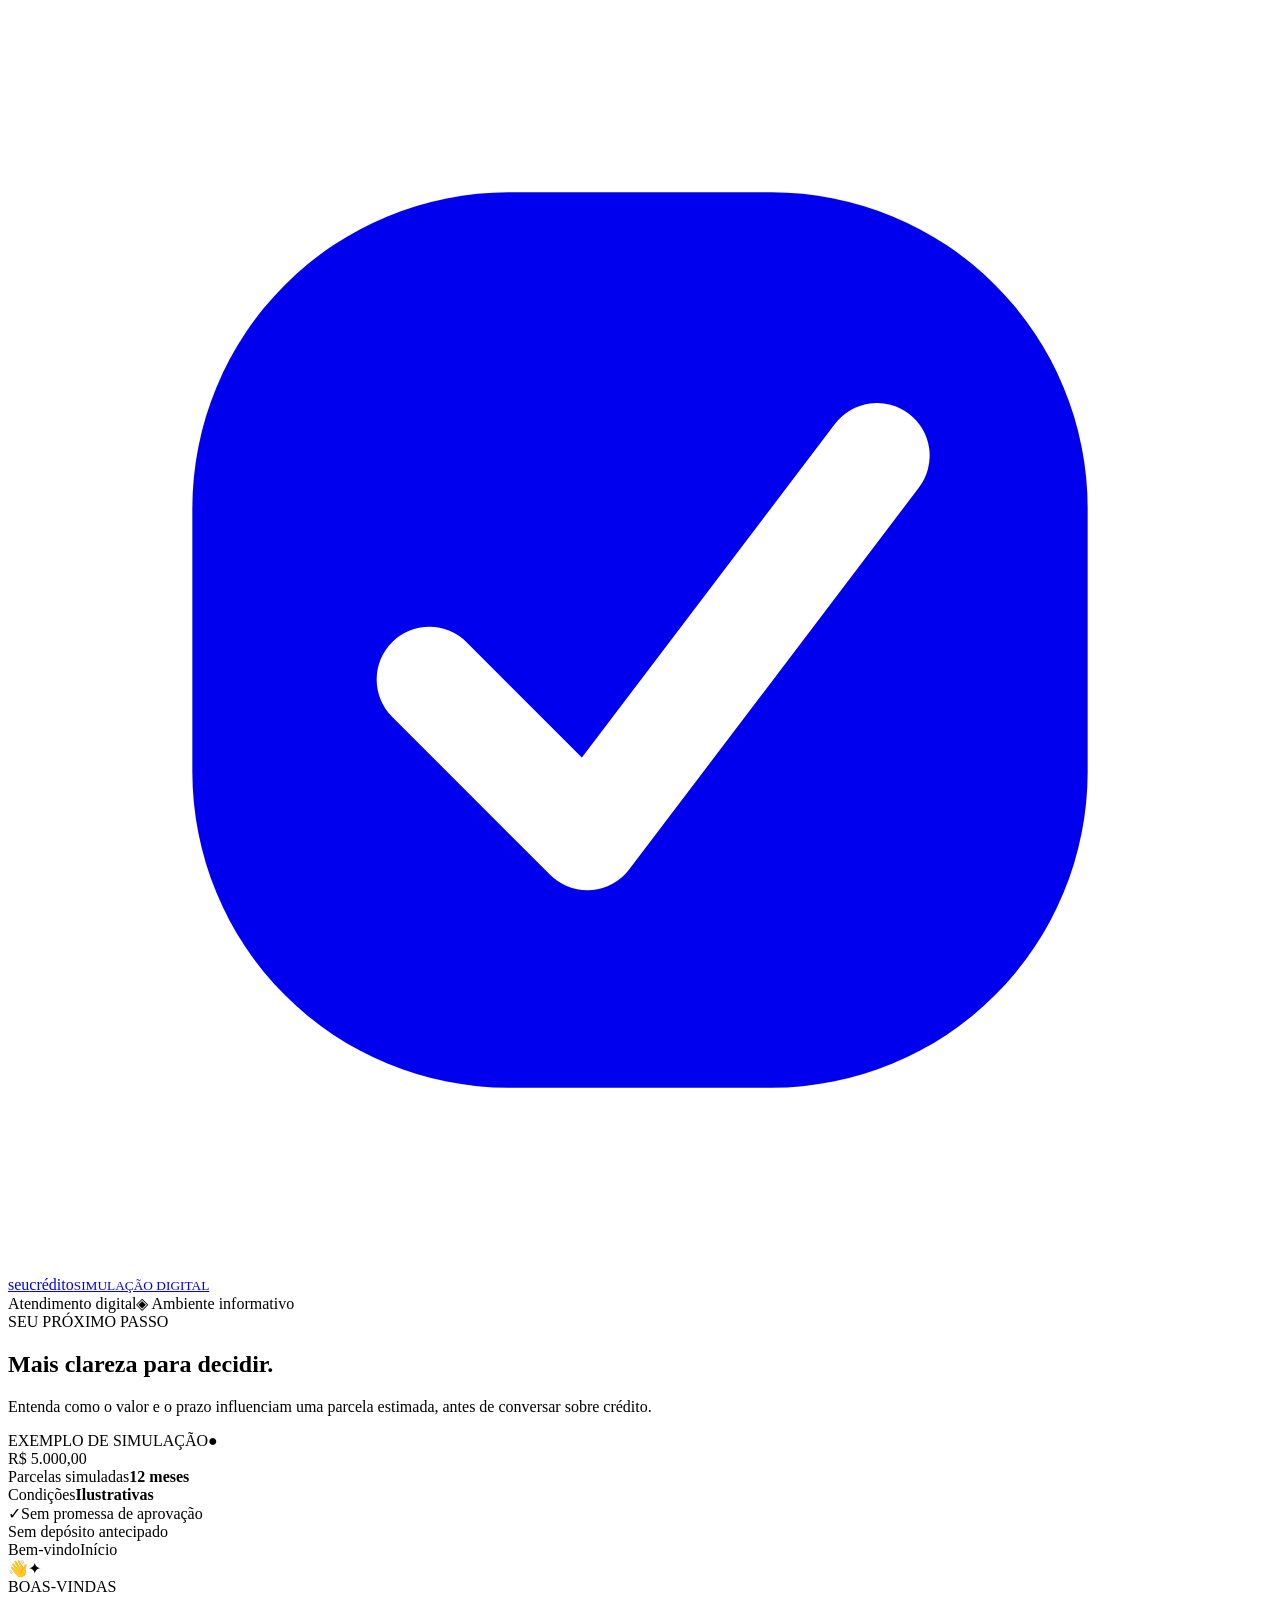
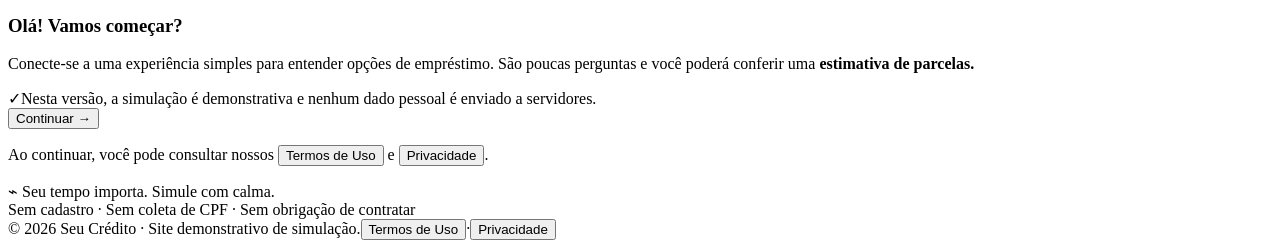
==== simulador-credito/index.html @ 7dbccb7d "Add independent loan simulation funnel: index.html" ====
<!doctype html>
<html lang="pt-BR">
<head>
  <meta charset="utf-8">
  <meta name="viewport" content="width=device-width, initial-scale=1">
  <meta name="theme-color" content="#132a58">
  <meta name="description" content="Simule parcelas de empréstimo de forma simples. Cálculo ilustrativo e transparente, sem coleta de dados pessoais.">
  <title>Seu Crédito | Simulação de empréstimo</title>
  <link rel="stylesheet" href="./styles.css">
  <script src="./app.js" defer></script>
</head>
<body>
  <div class="app-shell">
    <header class="site-header">
      <a class="brand" href="./" aria-label="Seu Crédito, página inicial">
        <span class="brand-mark" aria-hidden="true"><svg viewBox="0 0 48 48" fill="none"><rect x="7" y="7" width="34" height="34" rx="12" fill="currentColor"/><path d="M16 25.5l6 6L33 17" stroke="#fff" stroke-width="4" stroke-linecap="round" stroke-linejoin="round"/></svg></span>
        <span class="brand-text">seu<span>crédito</span><small>SIMULAÇÃO DIGITAL</small></span>
      </a>
      <div class="header-right"><span class="status"><span class="status-dot"></span> Atendimento digital</span><span class="secure">◈ Ambiente informativo</span></div>
    </header>

    <main class="main-wrap">
      <section class="content-card" aria-label="Simulação de crédito">
        <aside class="side-panel">
          <div class="side-glow" aria-hidden="true"></div>
          <span class="side-kicker">SEU PRÓXIMO PASSO</span>
          <h2>Mais clareza para decidir.</h2>
          <p>Entenda como o valor e o prazo influenciam uma parcela estimada, antes de conversar sobre crédito.</p>
          <div class="visual-card" aria-hidden="true">
            <div class="visual-card-top"><span>EXEMPLO DE SIMULAÇÃO</span><span class="visual-dot">●</span></div>
            <div class="visual-big">R$ 5.000<span>,00</span></div>
            <div class="visual-line"></div>
            <div class="visual-flex"><span>Parcelas simuladas</span><strong>12 meses</strong></div>
            <div class="visual-flex"><span>Condições</span><strong>Ilustrativas</strong></div>
          </div>
          <div class="side-foot"><span class="check-bubble">✓</span><span>Sem promessa de aprovação<br>Sem depósito antecipado</span></div>
        </aside>

        <div class="form-panel">
          <div class="progress-wrap">
            <div class="progress-top"><span id="progressLabel">Bem-vindo</span><span id="progressFraction">Início</span></div>
            <div class="progress-track" role="progressbar" aria-label="Etapas concluídas" aria-valuemin="0" aria-valuemax="4" aria-valuenow="0" id="progressBar"><div id="progressFill"></div></div>
          </div>

          <div id="alert" class="alert" role="alert" hidden></div>

          <section class="step is-active" data-step="0" aria-labelledby="introTitle">
            <div class="hello-art" aria-hidden="true"><span class="hello-wave">👋</span><span class="hello-spark">✦</span></div>
            <div class="eyebrow">BOAS-VINDAS</div>
            <h1 id="introTitle">Olá! Vamos começar?</h1>
            <p class="lead">Conecte-se a uma experiência simples para entender opções de empréstimo. São poucas perguntas e você poderá conferir uma <strong>estimativa de parcelas.</strong></p>
            <div class="intro-note"><span class="note-icon">✓</span><span>Nesta versão, a simulação é demonstrativa e nenhum dado pessoal é enviado a servidores.</span></div>
            <button type="button" class="btn btn-primary btn-main" id="startBtn">Continuar <span aria-hidden="true">→</span></button>
            <p class="micro">Ao continuar, você pode consultar nossos <button type="button" class="link-button" data-legal="termos">Termos de Uso</button> e <button type="button" class="link-button" data-legal="privacidade">Privacidade</button>.</p>
          </section>

          <section class="step" data-step="1" aria-labelledby="purposeTitle" hidden>
            <div class="eyebrow">PASSO 01 · OBJETIVO</div>
            <h1 id="purposeTitle">Para que você precisa do crédito?</h1>
            <p class="lead">Selecione a opção que mais se aproxima da sua necessidade.</p>
            <div class="option-grid purpose-grid" id="purposeOptions" role="group" aria-label="Finalidade do empréstimo">
              <button type="button" class="option" data-purpose="Organizar minhas contas"><span class="option-icon">▤</span><span>Organizar minhas contas</span><span class="option-arrow">↗</span></button>
              <button type="button" class="option" data-purpose="Reformar a casa"><span class="option-icon">⌂</span><span>Reformar a casa</span><span class="option-arrow">↗</span></button>
              <button type="button" class="option" data-purpose="Investir no negócio"><span class="option-icon">▥</span><span>Investir no negócio</span><span class="option-arrow">↗</span></button>
              <button type="button" class="option" data-purpose="Imprevistos"><span class="option-icon">✳</span><span>Imprevistos</span><span class="option-arrow">↗</span></button>
              <button type="button" class="option option-wide" data-purpose="Outros motivos"><span class="option-icon">✦</span><span>Outros motivos</span><span class="option-arrow">↗</span></button>
            </div>
            <div class="actions"><button type="button" class="btn btn-ghost" data-back>← Voltar</button><button type="button" class="btn btn-primary" id="purposeNext">Continuar →</button></div>
          </section>

          <section class="step" data-step="2" aria-labelledby="valuesTitle" hidden>
            <div class="eyebrow">PASSO 02 · VALOR E PRAZO</div>
            <h1 id="valuesTitle">Quanto você gostaria de simular?</h1>
            <p class="lead">Ajuste o valor e a quantidade de parcelas. Você pode alterar quando quiser.</p>
            <div class="field-group">
              <label for="amountInput">Valor desejado</label>
              <div class="money-input"><span>R$</span><input type="number" id="amountInput" inputmode="decimal" min="500" max="50000" step="100" value="5000" aria-describedby="amountHint"></div>
              <input type="range" id="amountRange" min="500" max="50000" step="100" value="5000" aria-label="Valor desejado">
              <div class="range-ends"><span>R$ 500</span><span>R$ 50.000</span></div>
              <small id="amountHint">Valores entre R$ 500 e R$ 50.000.</small>
            </div>
            <div class="field-group"><label>Em quantas parcelas?</label>
              <div class="month-grid" id="monthOptions" role="group" aria-label="Número de parcelas">
                <button type="button" data-months="6">6x</button>
                <button type="button" data-months="12" class="selected" aria-pressed="true">12x</button>
                <button type="button" data-months="18">18x</button>
                <button type="button" data-months="24">24x</button>
                <button type="button" data-months="36">36x</button>
                <button type="button" data-months="48">48x</button>
              </div>
            </div>
            <div class="small-calculation"><span>Parcela ilustrativa de</span><strong id="miniPayment">—</strong><small>Exemplo a 2,49% ao mês, sem IOF ou tarifas.</small></div>
            <div class="actions"><button type="button" class="btn btn-ghost" data-back>← Voltar</button><button type="button" class="btn btn-primary" id="valuesNext">Continuar →</button></div>
          </section>

          <section class="step" data-step="3" aria-labelledby="profileTitle" hidden>
            <div class="eyebrow">PASSO 03 · SEU PERFIL</div>
            <h1 id="profileTitle">Algumas informações gerais</h1>
            <p class="lead">Apenas para contextualizar a simulação. Nenhuma informação é transmitida ou armazenada.</p>
            <div class="field-group"><label for="income">Qual sua faixa de renda mensal?</label>
              <select id="income">
                <option value="">Selecione uma faixa</option>
                <option value="Até R$ 1.500">Até R$ 1.500</option>
                <option value="R$ 1.501 a R$ 3.000">R$ 1.501 a R$ 3.000</option>
                <option value="R$ 3.001 a R$ 5.000">R$ 3.001 a R$ 5.000</option>
                <option value="Mais de R$ 5.000">Mais de R$ 5.000</option>
                <option value="Prefiro não informar">Prefiro não informar</option>
              </select>
            </div>
            <div class="field-group"><label for="occupation">Sua ocupação atual</label>
              <select id="occupation">
                <option value="">Selecione sua ocupação</option>
                <option value="Trabalho com carteira assinada">Trabalho com carteira assinada</option>
                <option value="Autônomo(a) / MEI">Autônomo(a) / MEI</option>
                <option value="Aposentado(a) / pensionista">Aposentado(a) / pensionista</option>
                <option value="Servidor(a) público(a)">Servidor(a) público(a)</option>
                <option value="Outra situação">Outra situação</option>
                <option value="Prefiro não informar">Prefiro não informar</option>
              </select>
            </div>
            <label class="checkbox-line"><input type="checkbox" id="adultConfirm"><span>Confirmo que tenho 18 anos ou mais.</span></label>
            <label class="checkbox-line"><input type="checkbox" id="termsConfirm"><span>Li e concordo com os <button type="button" class="link-button" data-legal="termos">Termos de Uso</button> desta simulação.</span></label>
            <div class="actions"><button type="button" class="btn btn-ghost" data-back>← Voltar</button><button type="button" class="btn btn-primary" id="profileNext">Ver simulação →</button></div>
          </section>

          <section class="step" data-step="4" aria-labelledby="resultTitle" hidden>
            <div class="success-emblem" aria-hidden="true">✓</div>
            <div class="eyebrow">SIMULAÇÃO CONCLUÍDA</div>
            <h1 id="resultTitle">Confira sua estimativa</h1>
            <p class="lead">Esses números são apenas ilustrativos. Não houve consulta de crédito nem aprovação.</p>
            <div class="result-card"><span>Parcela mensal estimada</span><strong id="resultPayment">—</strong><div class="result-description" id="resultMonths">—</div></div>
            <div class="result-list">
              <div><span>Valor simulado</span><strong id="resultAmount">—</strong></div>
              <div><span>Taxa usada no exemplo</span><strong>2,49% ao mês</strong></div>
              <div><span>Total matemático estimado</span><strong id="resultTotal">—</strong></div>
              <div><span>Finalidade</span><strong id="resultPurpose">—</strong></div>
            </div>
            <div class="warning-box"><strong>Importante:</strong> Isto não é uma oferta de crédito. Estimativa calculada sem IOF, tarifas e seguros. Taxas reais, custo efetivo total (CET), elegibilidade e condições dependem da instituição que eventualmente oferecer o crédito. Nunca pague depósito antecipado para liberar um empréstimo.</div>
            <div class="result-buttons"><button type="button" class="btn btn-primary btn-main" id="contactBtn">Falar com atendimento ↗</button><button type="button" class="btn btn-outline" id="copyBtn">Copiar resumo</button><button type="button" class="btn btn-ghost" id="restartBtn">↻ Fazer outra simulação</button></div>
          </section>
        </div>
      </section>
      <div class="below-card"><div><span class="below-symbol">⌁</span> Seu tempo importa. Simule com calma.</div><div>Sem cadastro · Sem coleta de CPF · Sem obrigação de contratar</div></div>
    </main>

    <footer class="site-footer"><span>© <span id="year">2026</span> Seu Crédito · Site demonstrativo de simulação.</span><span><button type="button" class="footer-link" data-legal="termos">Termos de Uso</button><span class="footer-dot">·</span><button type="button" class="footer-link" data-legal="privacidade">Privacidade</button></span></footer>
  </div>
  <dialog id="infoDialog" class="dialog" aria-labelledby="dialogTitle"><div class="dialog-head"><h2 id="dialogTitle"></h2><button type="button" id="dialogClose" aria-label="Fechar janela">✕</button></div><div id="dialogContent" class="dialog-content"></div><div class="dialog-actions"><button type="button" class="btn btn-primary" id="dialogOk">Entendi</button></div></dialog>
</body>
</html>
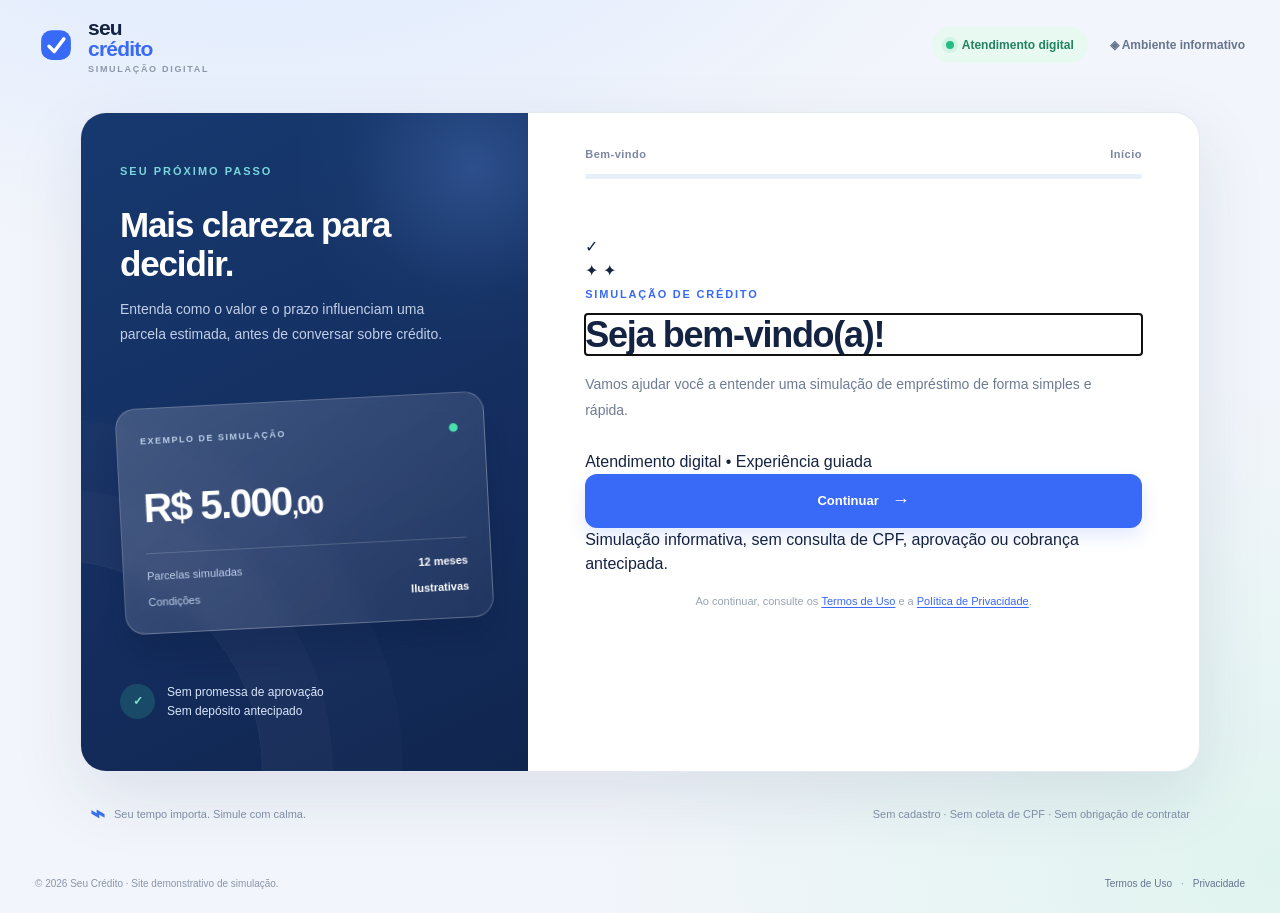
==== commit 8716ee36: "Refine credit funnel welcome screen and guided start" ====
--- a/simulador-credito/index.html
+++ b/simulador-credito/index.html
@@ -44,14 +44,20 @@
 
           <div id="alert" class="alert" role="alert" hidden></div>
 
-          <section class="step is-active" data-step="0" aria-labelledby="introTitle">
-            <div class="hello-art" aria-hidden="true"><span class="hello-wave">👋</span><span class="hello-spark">✦</span></div>
-            <div class="eyebrow">BOAS-VINDAS</div>
-            <h1 id="introTitle">Olá! Vamos começar?</h1>
-            <p class="lead">Conecte-se a uma experiência simples para entender opções de empréstimo. São poucas perguntas e você poderá conferir uma <strong>estimativa de parcelas.</strong></p>
-            <div class="intro-note"><span class="note-icon">✓</span><span>Nesta versão, a simulação é demonstrativa e nenhum dado pessoal é enviado a servidores.</span></div>
-            <button type="button" class="btn btn-primary btn-main" id="startBtn">Continuar <span aria-hidden="true">→</span></button>
-            <p class="micro">Ao continuar, você pode consultar nossos <button type="button" class="link-button" data-legal="termos">Termos de Uso</button> e <button type="button" class="link-button" data-legal="privacidade">Privacidade</button>.</p>
+          <section class="step is-active welcome-section" data-step="0" aria-labelledby="introTitle">
+            <div class="welcome-visual" aria-hidden="true">
+              <div class="welcome-visual-halo"></div>
+              <div class="welcome-visual-center">✓</div>
+              <span class="welcome-spark welcome-spark-one">✦</span>
+              <span class="welcome-spark welcome-spark-two">✦</span>
+            </div>
+            <div class="eyebrow welcome-eyebrow">SIMULAÇÃO DE CRÉDITO</div>
+            <h1 id="introTitle">Seja bem-vindo(a)!</h1>
+            <p class="lead welcome-description">Vamos ajudar você a entender uma simulação de empréstimo de forma simples e rápida.</p>
+            <div class="welcome-status"><span class="welcome-status-dot"></span><span>Atendimento digital • Experiência guiada</span></div>
+            <button type="button" class="btn btn-primary btn-main welcome-continue" id="startBtn">Continuar <span aria-hidden="true">→</span></button>
+            <div class="welcome-footnote">Simulação informativa, sem consulta de CPF, aprovação ou cobrança antecipada.</div>
+            <p class="micro welcome-legal">Ao continuar, consulte os <button type="button" class="link-button" data-legal="termos">Termos de Uso</button> e a <button type="button" class="link-button" data-legal="privacidade">Política de Privacidade</button>.</p>
           </section>
 
           <section class="step" data-step="1" aria-labelledby="purposeTitle" hidden>
--- a/simulador-credito/styles.css
+++ b/simulador-credito/styles.css
@@ -0,0 +1 @@
+:root{--navy:#142a54;--navy-dark:#0b1935;--blue:#3869f7;--blue-hover:#2857df;--sky:#edf3ff;--mint:#15ac83;--ink:#142341;--muted:#69768e;--line:#e4eaf3;--bg:#f2f5fb;--white:#fff;--shadow:0 24px 70px rgba(28,51,93,.10)}*{box-sizing:border-box}html{scroll-behavior:smooth}body{margin:0;background:radial-gradient(ellipse 950px 520px at 20% -16%,#dce9ff 0,transparent 78%),radial-gradient(ellipse 850px 600px at 100% 95%,#e0f4ef 0,transparent 80%),var(--bg);font-family:Inter,ui-sans-serif,-apple-system,BlinkMacSystemFont,"Segoe UI",Arial,sans-serif;color:var(--ink);line-height:1.5;min-height:100vh}button,input,select{font:inherit}button{cursor:pointer}button:focus-visible,input:focus-visible,select:focus-visible,a:focus-visible{outline:3px solid #7ba3ff;outline-offset:3px}.app-shell{min-height:100vh;display:flex;flex-direction:column}.site-header{height:90px;max-width:1210px;width:calc(100% - 64px);margin:0 auto;display:flex;align-items:center;justify-content:space-between;gap:20px}.brand{display:flex;align-items:center;gap:11px;color:var(--ink);text-decoration:none}.brand-mark{width:42px;height:42px;color:var(--blue);display:grid;place-items:center}.brand-mark svg{width:100%;height:100%}.brand-text{font-size:21px;font-weight:800;letter-spacing:-.8px;line-height:1;display:flex;flex-direction:column}.brand-text>span{display:inline;color:var(--blue)}.brand-text small{font-size:9px;letter-spacing:1.7px;font-weight:750;color:#8c98aa;margin-top:6px}.header-right{display:flex;align-items:center;gap:22px;font-size:12px;font-weight:650;color:#66748e}.status{display:flex;align-items:center;gap:8px;background:#e8f9f1;padding:9px 14px;border-radius:50px;color:#218363}.status-dot{width:8px;height:8px;background:#24bc85;border-radius:100%;box-shadow:0 0 0 4px #d1f4e5}.secure{white-space:nowrap}.main-wrap{width:calc(100% - 64px);max-width:1120px;margin:22px auto 30px;flex:1}.content-card{display:grid;grid-template-columns:minmax(320px,40%) minmax(0,60%);background:var(--white);box-shadow:var(--shadow);border:1px solid rgba(220,226,239,.75);border-radius:26px;overflow:hidden;min-height:660px}.side-panel{background:linear-gradient(155deg,#16396f 0%,#152e60 56%,#10264f 100%);position:relative;isolation:isolate;color:white;padding:50px 39px;overflow:hidden;display:flex;flex-direction:column}.side-glow{position:absolute;border-radius:50%;width:350px;height:350px;background:radial-gradient(circle,#446aaf80 0,#315a9018 50%,transparent 75%);top:-120px;right:-120px;z-index:-1}.side-panel:after{content:"";position:absolute;width:420px;height:420px;border-radius:50%;border:1px solid rgba(255,255,255,.07);left:-240px;bottom:-210px;box-shadow:0 0 0 70px rgba(255,255,255,.018),0 0 0 140px rgba(255,255,255,.014);z-index:-1}.side-kicker{letter-spacing:2px;font-size:11px;font-weight:800;color:#79d5db}.side-panel h2{font-size:35px;line-height:1.14;letter-spacing:-1.15px;margin:25px 0 13px;max-width:310px}.side-panel>p{font-size:14px;line-height:1.76;color:#c1cfe7;max-width:335px;margin:0 0 30px}.visual-card{background:linear-gradient(135deg,rgba(255,255,255,.18),rgba(255,255,255,.06));border:1px solid rgba(255,255,255,.23);border-radius:20px;padding:23px;box-shadow:0 22px 30px #06163132;backdrop-filter:blur(10px);transform:rotate(-3deg);margin:23px 0 48px}.visual-card-top{display:flex;justify-content:space-between;align-items:center;color:#b9cce6;font-size:9px;letter-spacing:1.5px;font-weight:750}.visual-dot{font-size:20px;color:#4ae0ad;line-height:1}.visual-big{font-size:40px;font-weight:800;margin:26px 0 15px;letter-spacing:-1.8px}.visual-big span{font-size:26px}.visual-line{height:1px;background:rgba(255,255,255,.16);margin-bottom:14px}.visual-flex{display:flex;justify-content:space-between;gap:8px;font-size:11px;color:#bfd0e9;margin-top:9px}.visual-flex strong{font-size:11px;color:#fff}.side-foot{margin-top:auto;display:flex;gap:12px;align-items:center;font-size:12px;color:#d8e5fa;line-height:1.6}.check-bubble{width:35px;height:35px;border-radius:50%;display:grid;place-items:center;flex:none;background:rgba(51,213,164,.18);color:#82eac9;font-weight:bold}.form-panel{padding:33px 57px 43px;display:flex;flex-direction:column;min-width:0}.progress-wrap{margin-bottom:56px}.progress-top{display:flex;justify-content:space-between;color:#7b87a1;font-size:11px;font-weight:800;letter-spacing:.5px;margin-bottom:11px}.progress-track{height:5px;background:#e9eff9;border-radius:50px;overflow:hidden}.progress-track>div{height:100%;width:0;background:linear-gradient(90deg,#3869f7,#27bfa3);border-radius:50px;transition:width .3s ease}.step{animation:pop-in .25s ease both;min-width:0}.step[hidden]{display:none!important}@keyframes pop-in{from{opacity:.4;transform:translateY(7px)}to{opacity:1;transform:translateY(0)}}.hello-art{width:83px;height:83px;background:#edf4ff;border:1px solid #dfeaff;display:flex;align-items:center;justify-content:center;border-radius:24px;margin-bottom:29px;position:relative}.hello-wave{font-size:42px}.hello-spark{position:absolute;right:-14px;top:-11px;color:#ffb835;font-size:28px}.eyebrow{color:var(--blue);font-size:11px;font-weight:850;letter-spacing:1.8px;margin:3px 0 12px}h1{font-size:clamp(26px,3vw,36px);letter-spacing:-1.28px;line-height:1.14;margin:0 0 17px;font-weight:820}p.lead{margin:0 0 27px;color:#6d7b94;font-size:14px;line-height:1.82;max-width:540px}.lead strong{color:#314260}.intro-note{border-radius:12px;background:#f1f9f7;border:1px solid #d6efe7;display:flex;gap:10px;padding:14px;align-items:flex-start;font-size:12px;color:#3e786b;margin:30px 0 26px}.note-icon{border-radius:50%;width:21px;height:21px;display:grid;place-items:center;background:#caefe1;color:#139a6b;flex:none;font-weight:bold}.btn{appearance:none;border:0;border-radius:12px;min-height:48px;font-size:13px;font-weight:800;transition:transform .12s ease,background .15s ease,box-shadow .15s ease;padding:0 22px}.btn:hover{transform:translateY(-1px)}.btn:active{transform:translateY(0)}.btn-primary{color:#fff;background:var(--blue);box-shadow:0 8px 18px #3869f724}.btn-primary:hover{background:var(--blue-hover);box-shadow:0 8px 23px #3869f73c}.btn-primary:disabled{background:#c1cad9;box-shadow:none;cursor:not-allowed}.btn-main{width:100%;display:flex;justify-content:center;align-items:center;gap:13px;min-height:54px}.btn-main span{font-size:18px}.btn-ghost{background:transparent;color:#62718b;padding-left:9px}.btn-ghost:hover{background:#f4f7fc}.btn-outline{border:1px solid #ced9ec;background:#fff;color:var(--blue)}.btn-outline:hover{background:#f3f7ff}.micro{font-size:11px;line-height:1.7;color:#9aa4b4;text-align:center;margin:16px 0 0}.link-button,.footer-link{color:var(--blue);background:transparent;border:0;padding:0;text-decoration:underline;text-underline-offset:2px;font-size:inherit}.footer-link{color:#65748f;text-decoration:none}.footer-link:hover{text-decoration:underline}.option-grid{display:grid;grid-template-columns:1fr 1fr;gap:12px}.option{min-width:0;display:flex;flex-direction:column;align-items:flex-start;gap:11px;position:relative;text-align:left;border-radius:15px;border:1.5px solid #e5eaf2;background:white;padding:17px 16px;min-height:112px;color:var(--ink);font-weight:750;font-size:13px;transition:background .15s,border .15s,transform .15s}.option:hover,.option.selected{border-color:#5680f9;background:#f3f7ff}.option.selected:after{content:"✓";position:absolute;right:15px;bottom:13px;color:var(--blue);font-weight:900}.option-icon{font-size:19px;color:#4975e7;background:#edf3ff;border-radius:10px;width:32px;height:32px;display:grid;place-items:center}.option-arrow{position:absolute;right:15px;top:14px;color:#aeb9cc}.option-wide{grid-column:1/-1;min-height:76px;flex-direction:row;align-items:center}.option-wide .option-arrow{top:50%;transform:translateY(-50%)}.actions{margin-top:32px;display:flex;justify-content:space-between;gap:12px;align-items:center}.field-group{margin:0 0 27px}.field-group label{display:block;color:#36455f;font-weight:800;font-size:12px;margin-bottom:12px}.money-input{display:flex;align-items:center;border:1.5px solid #dee6f1;border-radius:13px;padding:0 16px;min-height:60px;gap:12px}.money-input:focus-within{border-color:#5680f9}.money-input>span{font-weight:800;color:#6c7e9d;font-size:16px}.money-input input{font-size:26px;width:100%;border:0;outline:none!important;color:var(--ink);font-weight:800;min-width:0;letter-spacing:-.7px;background:transparent}.money-input input::-webkit-inner-spin-button,.money-input input::-webkit-outer-spin-button{-webkit-appearance:none;margin:0}.money-input input{appearance:textfield;-moz-appearance:textfield}input[type=range]{width:100%;margin:20px 0 0;accent-color:var(--blue);cursor:pointer}.range-ends{display:flex;justify-content:space-between;font-size:10px;color:#8997ac}.field-group small{display:block;margin-top:10px;color:#8997ac;font-size:11px}.month-grid{display:grid;grid-template-columns:repeat(6,1fr);gap:9px}.month-grid button{min-height:44px;border-radius:10px;border:1.5px solid #e4eaf3;background:white;color:#52617a;font-size:12px;font-weight:800;padding:0}.month-grid button:hover,.month-grid button.selected{background:#eef4ff;border-color:#5680f9;color:var(--blue)}.small-calculation{padding:17px;border:1px solid #dce8f5;border-radius:14px;background:#f6f9fe;display:flex;flex-wrap:wrap;align-items:baseline;gap:7px 10px}.small-calculation>span{font-size:12px;color:#677896}.small-calculation>strong{font-size:22px;color:var(--navy);letter-spacing:-.5px}.small-calculation>small{width:100%;font-size:10px;color:#8190a6}select{appearance:none;width:100%;border:1.5px solid #dde6f1;border-radius:12px;padding:15px 42px 15px 16px;background:white url("data:image/svg+xml,%3Csvg xmlns='http://www.w3.org/2000/svg' width='16' height='16'%3E%3Cpath fill='none' stroke='%23546a8c' stroke-width='2' d='m3 6 5 5 5-5'/%3E%3C/svg%3E") no-repeat right 15px center;color:#334563;min-height:52px;font-size:13px}.checkbox-line{display:flex;align-items:flex-start;gap:12px;padding:5px 0 12px;color:#55657f;font-size:12px;line-height:1.65;cursor:pointer}.checkbox-line input{width:17px;height:17px;accent-color:var(--blue);margin:3px 0 0;flex:none}.success-emblem{background:#dff8ed;color:#169d72;font-size:26px;font-weight:900;width:58px;height:58px;display:grid;place-items:center;border-radius:100%;margin-bottom:19px}.result-card{background:linear-gradient(130deg,#173e82,#285edd);border-radius:18px;color:white;padding:21px 23px;margin:17px 0 18px}.result-card>span{display:block;font-size:12px;color:#d3e3ff}.result-card>strong{display:block;font-size:37px;letter-spacing:-1px;margin:4px 0}.result-description{font-size:12px;color:#dce9ff}.result-list{display:grid;gap:0}.result-list>div{display:flex;align-items:center;justify-content:space-between;gap:15px;border-bottom:1px solid #edf1f6;padding:12px 2px;font-size:12px}.result-list span{color:#7b89a0}.result-list strong{font-weight:800;text-align:right}.warning-box{font-size:11px;line-height:1.75;color:#786548;padding:12px 14px;background:#fff9ee;border:1px solid #f1e3c7;border-radius:11px;margin:20px 0 10px}.result-buttons{display:grid;grid-template-columns:1fr 1fr;gap:10px;margin-top:18px}.result-buttons .btn-main{grid-column:1/-1}.result-buttons #restartBtn{grid-column:1/-1}.below-card{display:flex;justify-content:space-between;align-items:center;gap:15px;color:#7e8da4;font-size:11px;padding:23px 10px 5px}.below-card>div:first-child{display:flex;align-items:center;gap:9px}.below-symbol{color:#3870ec;font-weight:800;font-size:25px}.site-footer{max-width:1210px;width:calc(100% - 64px);margin:8px auto 22px;display:flex;justify-content:space-between;gap:15px;color:#8995a8;font-size:10px}.footer-dot{margin:0 9px}.alert{padding:12px 15px;border:1px solid #f2cfaa;background:#fff7e8;color:#925019;border-radius:10px;font-size:12px;margin:-35px 0 24px}.alert[hidden]{display:none}.dialog{width:min(540px,calc(100% - 32px));border:1px solid #e0e7f0;border-radius:20px;box-shadow:0 30px 80px #101f4466;padding:24px 28px;max-height:85vh}.dialog::backdrop{background:#071734aa;backdrop-filter:blur(3px)}.dialog-head{display:flex;align-items:flex-start;justify-content:space-between;gap:15px}.dialog-head h2{margin:0;font-size:22px;letter-spacing:-.5px}.dialog-head button{border:0;background:#eef2f8;width:33px;height:33px;border-radius:10px;color:#58708d}.dialog-content{font-size:13px;line-height:1.78;color:#5c6c83;margin:17px 0}.dialog-content p{margin:0 0 12px}.dialog-content strong{color:#293e5d}.dialog-actions{display:flex;justify-content:flex-end}@media(max-width:920px){.content-card{grid-template-columns:34% 66%}.side-panel{padding:40px 24px}.side-panel h2{font-size:29px}.visual-big{font-size:31px}.visual-card{padding:17px}.form-panel{padding:32px 35px 40px}}@media(max-width:720px){.site-header{width:calc(100% - 34px);height:74px}.secure{display:none}.status{font-size:10px;padding:7px 10px}.brand-text{font-size:18px}.brand-mark{width:36px;height:36px}.main-wrap{width:calc(100% - 26px);margin:4px auto 18px}.content-card{grid-template-columns:1fr;border-radius:20px;min-height:unset}.side-panel{display:none}.form-panel{padding:27px 25px 32px;min-height:600px}.progress-wrap{margin-bottom:43px}.site-footer{width:calc(100% - 34px);flex-direction:column;align-items:center;gap:8px;margin:0 auto 20px;text-align:center}.below-card{flex-direction:column;gap:2px;text-align:center;padding:22px 10px}.below-card>div:first-child{justify-content:center}.hello-art{margin-bottom:24px}.option{min-height:109px}.result-card>strong{font-size:33px}}@media(max-width:430px){.form-panel{padding:24px 19px 30px}.option-grid{gap:9px}.option{padding:12px;font-size:12px;min-height:101px}.option-wide{min-height:70px}.month-grid{grid-template-columns:repeat(3,1fr);gap:8px}.month-grid button{min-height:39px}.lead{font-size:13px!important}.site-header{width:calc(100% - 25px)}.status{font-size:9px}h1{font-size:27px}}@media(prefers-reduced-motion:reduce){*,*::before,*::after{animation-duration:.01ms!important;scroll-behavior:auto!important;transition-duration:.01ms!important}}
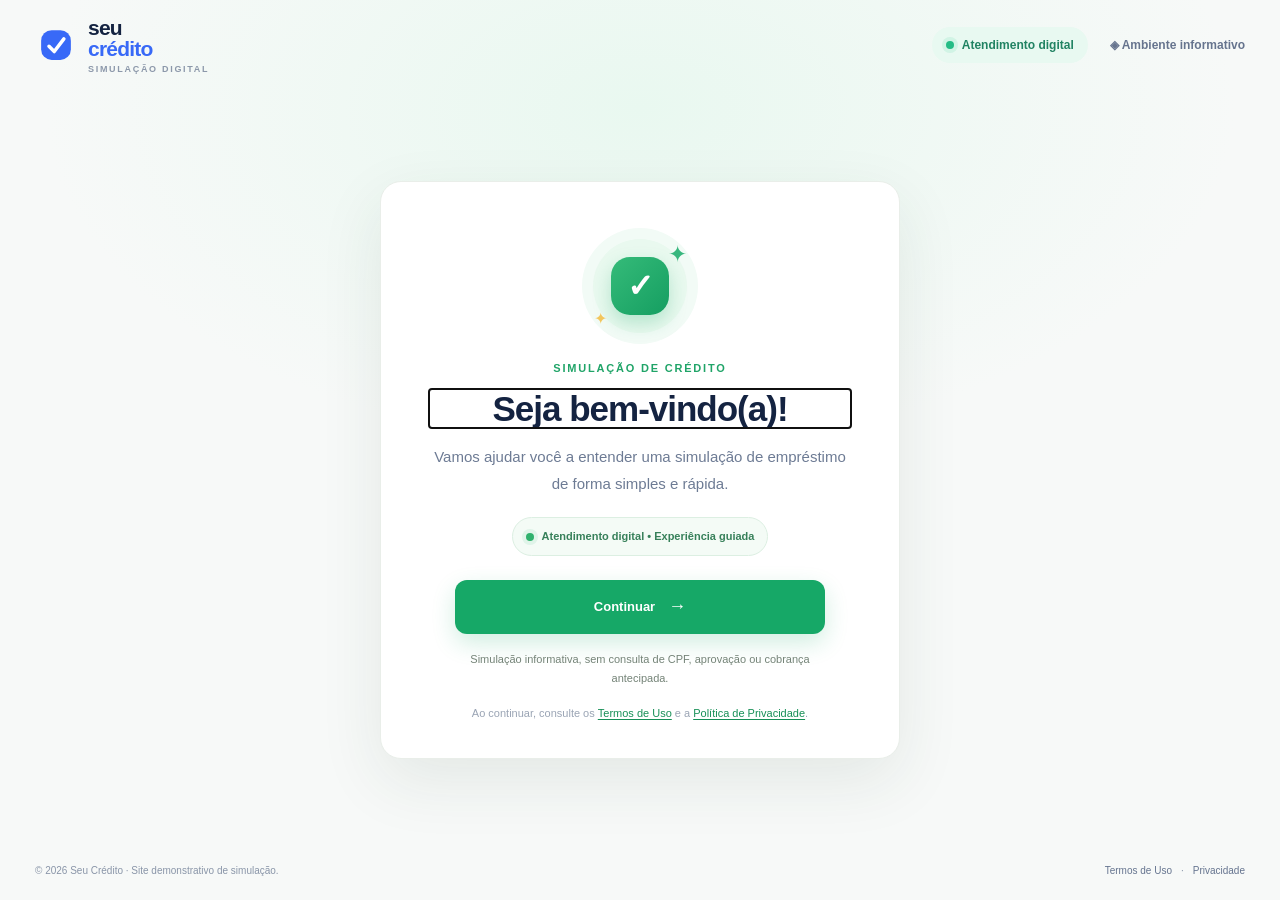
==== commit 71bf7ebe: "Add CPF, contact and identification steps to credit simulation" ====
--- a/simulador-credito/index.html
+++ b/simulador-credito/index.html
@@ -39,7 +39,7 @@
         <div class="form-panel">
           <div class="progress-wrap">
             <div class="progress-top"><span id="progressLabel">Bem-vindo</span><span id="progressFraction">Início</span></div>
-            <div class="progress-track" role="progressbar" aria-label="Etapas concluídas" aria-valuemin="0" aria-valuemax="4" aria-valuenow="0" id="progressBar"><div id="progressFill"></div></div>
+            <div class="progress-track" role="progressbar" aria-label="Etapas concluídas" aria-valuemin="0" aria-valuemax="6" aria-valuenow="0" id="progressBar"><div id="progressFill"></div></div>
           </div>
 
           <div id="alert" class="alert" role="alert" hidden></div>
@@ -99,10 +99,47 @@
             <div class="actions"><button type="button" class="btn btn-ghost" data-back>← Voltar</button><button type="button" class="btn btn-primary" id="valuesNext">Continuar →</button></div>
           </section>
 
-          <section class="step" data-step="3" aria-labelledby="profileTitle" hidden>
-            <div class="eyebrow">PASSO 03 · SEU PERFIL</div>
-            <h1 id="profileTitle">Algumas informações gerais</h1>
-            <p class="lead">Apenas para contextualizar a simulação. Nenhuma informação é transmitida ou armazenada.</p>
+          <section class="step" data-step="3" aria-labelledby="identityTitle" hidden>
+            <div class="eyebrow">PASSO 03 · IDENTIFICAÇÃO</div>
+            <h1 id="identityTitle">Vamos conhecer você?</h1>
+            <p class="lead">Preencha os dados abaixo para completar a experiência. Nesta versão, são validados somente no seu navegador; não há consulta de CPF, envio nem armazenamento.</p>
+            <div class="field-group"><label for="fullName">Nome completo</label>
+              <input class="text-field" id="fullName" type="text" name="applicant_name" autocomplete="off" placeholder="Digite seu nome e sobrenome" maxlength="100" aria-required="true">
+            </div>
+            <div class="field-grid">
+              <div class="field-group"><label for="cpfInput">CPF</label>
+                <input class="text-field" id="cpfInput" type="text" inputmode="numeric" autocomplete="off" placeholder="000.000.000-00" maxlength="14" aria-describedby="cpfHint" aria-required="true">
+                <small id="cpfHint" class="field-hint">Conferimos apenas os dígitos verificadores, sem consultar bases externas.</small>
+              </div>
+              <div class="field-group"><label for="birthDate">Data de nascimento</label>
+                <input class="text-field" id="birthDate" type="date" autocomplete="off" aria-required="true">
+              </div>
+            </div>
+            <div class="privacy-note"><span aria-hidden="true">🔒</span> Os dados desta etapa não são transmitidos, salvos ou incluídos na mensagem do WhatsApp.</div>
+            <div class="actions"><button type="button" class="btn btn-ghost" data-back>← Voltar</button><button type="button" class="btn btn-primary" id="identityNext">Continuar →</button></div>
+          </section>
+
+          <section class="step" data-step="4" aria-labelledby="contactTitle" hidden>
+            <div class="eyebrow">PASSO 04 · CONTATO</div>
+            <h1 id="contactTitle">Como podemos falar com você?</h1>
+            <p class="lead">Preencha o telefone e o e-mail para avançar na demonstração. Nenhuma mensagem será enviada automaticamente.</p>
+            <div class="field-group"><label for="phoneInput">Celular com DDD</label>
+              <input class="text-field" id="phoneInput" type="tel" inputmode="tel" autocomplete="off" placeholder="(00) 00000-0000" maxlength="15" aria-required="true">
+            </div>
+            <div class="field-group"><label for="emailInput">E-mail</label>
+              <input class="text-field" id="emailInput" type="email" autocomplete="off" placeholder="seuemail@exemplo.com" maxlength="150" aria-required="true">
+            </div>
+            <div class="field-group"><label for="zipInput">CEP <span class="optional-field">(opcional)</span></label>
+              <input class="text-field" id="zipInput" type="text" inputmode="numeric" autocomplete="off" placeholder="00000-000" maxlength="9">
+            </div>
+            <div class="privacy-note"><span aria-hidden="true">🔒</span> Nenhum dos dados pessoais digitados será enviado ao atendimento nesta versão.</div>
+            <div class="actions"><button type="button" class="btn btn-ghost" data-back>← Voltar</button><button type="button" class="btn btn-primary" id="contactNext">Continuar →</button></div>
+          </section>
+
+          <section class="step" data-step="5" aria-labelledby="profileTitle" hidden>
+            <div class="eyebrow">PASSO 05 · PERFIL FINANCEIRO</div>
+            <h1 id="profileTitle">Está quase pronto!</h1>
+            <p class="lead">Escolha uma faixa de renda e sua ocupação para finalizar a simulação ilustrativa.</p>
             <div class="field-group"><label for="income">Qual sua faixa de renda mensal?</label>
               <select id="income">
                 <option value="">Selecione uma faixa</option>
@@ -125,11 +162,11 @@
               </select>
             </div>
             <label class="checkbox-line"><input type="checkbox" id="adultConfirm"><span>Confirmo que tenho 18 anos ou mais.</span></label>
-            <label class="checkbox-line"><input type="checkbox" id="termsConfirm"><span>Li e concordo com os <button type="button" class="link-button" data-legal="termos">Termos de Uso</button> desta simulação.</span></label>
+            <label class="checkbox-line"><input type="checkbox" id="termsConfirm"><span>Li e concordo com os <button type="button" class="link-button" data-legal="termos">Termos de Uso</button> e a <button type="button" class="link-button" data-legal="privacidade">Política de Privacidade</button> desta simulação.</span></label>
             <div class="actions"><button type="button" class="btn btn-ghost" data-back>← Voltar</button><button type="button" class="btn btn-primary" id="profileNext">Ver simulação →</button></div>
           </section>
 
-          <section class="step" data-step="4" aria-labelledby="resultTitle" hidden>
+          <section class="step" data-step="6" aria-labelledby="resultTitle" hidden>
             <div class="success-emblem" aria-hidden="true">✓</div>
             <div class="eyebrow">SIMULAÇÃO CONCLUÍDA</div>
             <h1 id="resultTitle">Confira sua estimativa</h1>
@@ -146,7 +183,7 @@
           </section>
         </div>
       </section>
-      <div class="below-card"><div><span class="below-symbol">⌁</span> Seu tempo importa. Simule com calma.</div><div>Sem cadastro · Sem coleta de CPF · Sem obrigação de contratar</div></div>
+      <div class="below-card"><div><span class="below-symbol">⌁</span> Seu tempo importa. Simule com calma.</div><div>Sem envio de dados pessoais · Sem aprovação automática · Sem obrigação de contratar</div></div>
     </main>
 
     <footer class="site-footer"><span>© <span id="year">2026</span> Seu Crédito · Site demonstrativo de simulação.</span><span><button type="button" class="footer-link" data-legal="termos">Termos de Uso</button><span class="footer-dot">·</span><button type="button" class="footer-link" data-legal="privacidade">Privacidade</button></span></footer>
--- a/simulador-credito/styles.css
+++ b/simulador-credito/styles.css
@@ -1 +1,37 @@
 :root{--navy:#142a54;--navy-dark:#0b1935;--blue:#3869f7;--blue-hover:#2857df;--sky:#edf3ff;--mint:#15ac83;--ink:#142341;--muted:#69768e;--line:#e4eaf3;--bg:#f2f5fb;--white:#fff;--shadow:0 24px 70px rgba(28,51,93,.10)}*{box-sizing:border-box}html{scroll-behavior:smooth}body{margin:0;background:radial-gradient(ellipse 950px 520px at 20% -16%,#dce9ff 0,transparent 78%),radial-gradient(ellipse 850px 600px at 100% 95%,#e0f4ef 0,transparent 80%),var(--bg);font-family:Inter,ui-sans-serif,-apple-system,BlinkMacSystemFont,"Segoe UI",Arial,sans-serif;color:var(--ink);line-height:1.5;min-height:100vh}button,input,select{font:inherit}button{cursor:pointer}button:focus-visible,input:focus-visible,select:focus-visible,a:focus-visible{outline:3px solid #7ba3ff;outline-offset:3px}.app-shell{min-height:100vh;display:flex;flex-direction:column}.site-header{height:90px;max-width:1210px;width:calc(100% - 64px);margin:0 auto;display:flex;align-items:center;justify-content:space-between;gap:20px}.brand{display:flex;align-items:center;gap:11px;color:var(--ink);text-decoration:none}.brand-mark{width:42px;height:42px;color:var(--blue);display:grid;place-items:center}.brand-mark svg{width:100%;height:100%}.brand-text{font-size:21px;font-weight:800;letter-spacing:-.8px;line-height:1;display:flex;flex-direction:column}.brand-text>span{display:inline;color:var(--blue)}.brand-text small{font-size:9px;letter-spacing:1.7px;font-weight:750;color:#8c98aa;margin-top:6px}.header-right{display:flex;align-items:center;gap:22px;font-size:12px;font-weight:650;color:#66748e}.status{display:flex;align-items:center;gap:8px;background:#e8f9f1;padding:9px 14px;border-radius:50px;color:#218363}.status-dot{width:8px;height:8px;background:#24bc85;border-radius:100%;box-shadow:0 0 0 4px #d1f4e5}.secure{white-space:nowrap}.main-wrap{width:calc(100% - 64px);max-width:1120px;margin:22px auto 30px;flex:1}.content-card{display:grid;grid-template-columns:minmax(320px,40%) minmax(0,60%);background:var(--white);box-shadow:var(--shadow);border:1px solid rgba(220,226,239,.75);border-radius:26px;overflow:hidden;min-height:660px}.side-panel{background:linear-gradient(155deg,#16396f 0%,#152e60 56%,#10264f 100%);position:relative;isolation:isolate;color:white;padding:50px 39px;overflow:hidden;display:flex;flex-direction:column}.side-glow{position:absolute;border-radius:50%;width:350px;height:350px;background:radial-gradient(circle,#446aaf80 0,#315a9018 50%,transparent 75%);top:-120px;right:-120px;z-index:-1}.side-panel:after{content:"";position:absolute;width:420px;height:420px;border-radius:50%;border:1px solid rgba(255,255,255,.07);left:-240px;bottom:-210px;box-shadow:0 0 0 70px rgba(255,255,255,.018),0 0 0 140px rgba(255,255,255,.014);z-index:-1}.side-kicker{letter-spacing:2px;font-size:11px;font-weight:800;color:#79d5db}.side-panel h2{font-size:35px;line-height:1.14;letter-spacing:-1.15px;margin:25px 0 13px;max-width:310px}.side-panel>p{font-size:14px;line-height:1.76;color:#c1cfe7;max-width:335px;margin:0 0 30px}.visual-card{background:linear-gradient(135deg,rgba(255,255,255,.18),rgba(255,255,255,.06));border:1px solid rgba(255,255,255,.23);border-radius:20px;padding:23px;box-shadow:0 22px 30px #06163132;backdrop-filter:blur(10px);transform:rotate(-3deg);margin:23px 0 48px}.visual-card-top{display:flex;justify-content:space-between;align-items:center;color:#b9cce6;font-size:9px;letter-spacing:1.5px;font-weight:750}.visual-dot{font-size:20px;color:#4ae0ad;line-height:1}.visual-big{font-size:40px;font-weight:800;margin:26px 0 15px;letter-spacing:-1.8px}.visual-big span{font-size:26px}.visual-line{height:1px;background:rgba(255,255,255,.16);margin-bottom:14px}.visual-flex{display:flex;justify-content:space-between;gap:8px;font-size:11px;color:#bfd0e9;margin-top:9px}.visual-flex strong{font-size:11px;color:#fff}.side-foot{margin-top:auto;display:flex;gap:12px;align-items:center;font-size:12px;color:#d8e5fa;line-height:1.6}.check-bubble{width:35px;height:35px;border-radius:50%;display:grid;place-items:center;flex:none;background:rgba(51,213,164,.18);color:#82eac9;font-weight:bold}.form-panel{padding:33px 57px 43px;display:flex;flex-direction:column;min-width:0}.progress-wrap{margin-bottom:56px}.progress-top{display:flex;justify-content:space-between;color:#7b87a1;font-size:11px;font-weight:800;letter-spacing:.5px;margin-bottom:11px}.progress-track{height:5px;background:#e9eff9;border-radius:50px;overflow:hidden}.progress-track>div{height:100%;width:0;background:linear-gradient(90deg,#3869f7,#27bfa3);border-radius:50px;transition:width .3s ease}.step{animation:pop-in .25s ease both;min-width:0}.step[hidden]{display:none!important}@keyframes pop-in{from{opacity:.4;transform:translateY(7px)}to{opacity:1;transform:translateY(0)}}.hello-art{width:83px;height:83px;background:#edf4ff;border:1px solid #dfeaff;display:flex;align-items:center;justify-content:center;border-radius:24px;margin-bottom:29px;position:relative}.hello-wave{font-size:42px}.hello-spark{position:absolute;right:-14px;top:-11px;color:#ffb835;font-size:28px}.eyebrow{color:var(--blue);font-size:11px;font-weight:850;letter-spacing:1.8px;margin:3px 0 12px}h1{font-size:clamp(26px,3vw,36px);letter-spacing:-1.28px;line-height:1.14;margin:0 0 17px;font-weight:820}p.lead{margin:0 0 27px;color:#6d7b94;font-size:14px;line-height:1.82;max-width:540px}.lead strong{color:#314260}.intro-note{border-radius:12px;background:#f1f9f7;border:1px solid #d6efe7;display:flex;gap:10px;padding:14px;align-items:flex-start;font-size:12px;color:#3e786b;margin:30px 0 26px}.note-icon{border-radius:50%;width:21px;height:21px;display:grid;place-items:center;background:#caefe1;color:#139a6b;flex:none;font-weight:bold}.btn{appearance:none;border:0;border-radius:12px;min-height:48px;font-size:13px;font-weight:800;transition:transform .12s ease,background .15s ease,box-shadow .15s ease;padding:0 22px}.btn:hover{transform:translateY(-1px)}.btn:active{transform:translateY(0)}.btn-primary{color:#fff;background:var(--blue);box-shadow:0 8px 18px #3869f724}.btn-primary:hover{background:var(--blue-hover);box-shadow:0 8px 23px #3869f73c}.btn-primary:disabled{background:#c1cad9;box-shadow:none;cursor:not-allowed}.btn-main{width:100%;display:flex;justify-content:center;align-items:center;gap:13px;min-height:54px}.btn-main span{font-size:18px}.btn-ghost{background:transparent;color:#62718b;padding-left:9px}.btn-ghost:hover{background:#f4f7fc}.btn-outline{border:1px solid #ced9ec;background:#fff;color:var(--blue)}.btn-outline:hover{background:#f3f7ff}.micro{font-size:11px;line-height:1.7;color:#9aa4b4;text-align:center;margin:16px 0 0}.link-button,.footer-link{color:var(--blue);background:transparent;border:0;padding:0;text-decoration:underline;text-underline-offset:2px;font-size:inherit}.footer-link{color:#65748f;text-decoration:none}.footer-link:hover{text-decoration:underline}.option-grid{display:grid;grid-template-columns:1fr 1fr;gap:12px}.option{min-width:0;display:flex;flex-direction:column;align-items:flex-start;gap:11px;position:relative;text-align:left;border-radius:15px;border:1.5px solid #e5eaf2;background:white;padding:17px 16px;min-height:112px;color:var(--ink);font-weight:750;font-size:13px;transition:background .15s,border .15s,transform .15s}.option:hover,.option.selected{border-color:#5680f9;background:#f3f7ff}.option.selected:after{content:"✓";position:absolute;right:15px;bottom:13px;color:var(--blue);font-weight:900}.option-icon{font-size:19px;color:#4975e7;background:#edf3ff;border-radius:10px;width:32px;height:32px;display:grid;place-items:center}.option-arrow{position:absolute;right:15px;top:14px;color:#aeb9cc}.option-wide{grid-column:1/-1;min-height:76px;flex-direction:row;align-items:center}.option-wide .option-arrow{top:50%;transform:translateY(-50%)}.actions{margin-top:32px;display:flex;justify-content:space-between;gap:12px;align-items:center}.field-group{margin:0 0 27px}.field-group label{display:block;color:#36455f;font-weight:800;font-size:12px;margin-bottom:12px}.money-input{display:flex;align-items:center;border:1.5px solid #dee6f1;border-radius:13px;padding:0 16px;min-height:60px;gap:12px}.money-input:focus-within{border-color:#5680f9}.money-input>span{font-weight:800;color:#6c7e9d;font-size:16px}.money-input input{font-size:26px;width:100%;border:0;outline:none!important;color:var(--ink);font-weight:800;min-width:0;letter-spacing:-.7px;background:transparent}.money-input input::-webkit-inner-spin-button,.money-input input::-webkit-outer-spin-button{-webkit-appearance:none;margin:0}.money-input input{appearance:textfield;-moz-appearance:textfield}input[type=range]{width:100%;margin:20px 0 0;accent-color:var(--blue);cursor:pointer}.range-ends{display:flex;justify-content:space-between;font-size:10px;color:#8997ac}.field-group small{display:block;margin-top:10px;color:#8997ac;font-size:11px}.month-grid{display:grid;grid-template-columns:repeat(6,1fr);gap:9px}.month-grid button{min-height:44px;border-radius:10px;border:1.5px solid #e4eaf3;background:white;color:#52617a;font-size:12px;font-weight:800;padding:0}.month-grid button:hover,.month-grid button.selected{background:#eef4ff;border-color:#5680f9;color:var(--blue)}.small-calculation{padding:17px;border:1px solid #dce8f5;border-radius:14px;background:#f6f9fe;display:flex;flex-wrap:wrap;align-items:baseline;gap:7px 10px}.small-calculation>span{font-size:12px;color:#677896}.small-calculation>strong{font-size:22px;color:var(--navy);letter-spacing:-.5px}.small-calculation>small{width:100%;font-size:10px;color:#8190a6}select{appearance:none;width:100%;border:1.5px solid #dde6f1;border-radius:12px;padding:15px 42px 15px 16px;background:white url("data:image/svg+xml,%3Csvg xmlns='http://www.w3.org/2000/svg' width='16' height='16'%3E%3Cpath fill='none' stroke='%23546a8c' stroke-width='2' d='m3 6 5 5 5-5'/%3E%3C/svg%3E") no-repeat right 15px center;color:#334563;min-height:52px;font-size:13px}.checkbox-line{display:flex;align-items:flex-start;gap:12px;padding:5px 0 12px;color:#55657f;font-size:12px;line-height:1.65;cursor:pointer}.checkbox-line input{width:17px;height:17px;accent-color:var(--blue);margin:3px 0 0;flex:none}.success-emblem{background:#dff8ed;color:#169d72;font-size:26px;font-weight:900;width:58px;height:58px;display:grid;place-items:center;border-radius:100%;margin-bottom:19px}.result-card{background:linear-gradient(130deg,#173e82,#285edd);border-radius:18px;color:white;padding:21px 23px;margin:17px 0 18px}.result-card>span{display:block;font-size:12px;color:#d3e3ff}.result-card>strong{display:block;font-size:37px;letter-spacing:-1px;margin:4px 0}.result-description{font-size:12px;color:#dce9ff}.result-list{display:grid;gap:0}.result-list>div{display:flex;align-items:center;justify-content:space-between;gap:15px;border-bottom:1px solid #edf1f6;padding:12px 2px;font-size:12px}.result-list span{color:#7b89a0}.result-list strong{font-weight:800;text-align:right}.warning-box{font-size:11px;line-height:1.75;color:#786548;padding:12px 14px;background:#fff9ee;border:1px solid #f1e3c7;border-radius:11px;margin:20px 0 10px}.result-buttons{display:grid;grid-template-columns:1fr 1fr;gap:10px;margin-top:18px}.result-buttons .btn-main{grid-column:1/-1}.result-buttons #restartBtn{grid-column:1/-1}.below-card{display:flex;justify-content:space-between;align-items:center;gap:15px;color:#7e8da4;font-size:11px;padding:23px 10px 5px}.below-card>div:first-child{display:flex;align-items:center;gap:9px}.below-symbol{color:#3870ec;font-weight:800;font-size:25px}.site-footer{max-width:1210px;width:calc(100% - 64px);margin:8px auto 22px;display:flex;justify-content:space-between;gap:15px;color:#8995a8;font-size:10px}.footer-dot{margin:0 9px}.alert{padding:12px 15px;border:1px solid #f2cfaa;background:#fff7e8;color:#925019;border-radius:10px;font-size:12px;margin:-35px 0 24px}.alert[hidden]{display:none}.dialog{width:min(540px,calc(100% - 32px));border:1px solid #e0e7f0;border-radius:20px;box-shadow:0 30px 80px #101f4466;padding:24px 28px;max-height:85vh}.dialog::backdrop{background:#071734aa;backdrop-filter:blur(3px)}.dialog-head{display:flex;align-items:flex-start;justify-content:space-between;gap:15px}.dialog-head h2{margin:0;font-size:22px;letter-spacing:-.5px}.dialog-head button{border:0;background:#eef2f8;width:33px;height:33px;border-radius:10px;color:#58708d}.dialog-content{font-size:13px;line-height:1.78;color:#5c6c83;margin:17px 0}.dialog-content p{margin:0 0 12px}.dialog-content strong{color:#293e5d}.dialog-actions{display:flex;justify-content:flex-end}@media(max-width:920px){.content-card{grid-template-columns:34% 66%}.side-panel{padding:40px 24px}.side-panel h2{font-size:29px}.visual-big{font-size:31px}.visual-card{padding:17px}.form-panel{padding:32px 35px 40px}}@media(max-width:720px){.site-header{width:calc(100% - 34px);height:74px}.secure{display:none}.status{font-size:10px;padding:7px 10px}.brand-text{font-size:18px}.brand-mark{width:36px;height:36px}.main-wrap{width:calc(100% - 26px);margin:4px auto 18px}.content-card{grid-template-columns:1fr;border-radius:20px;min-height:unset}.side-panel{display:none}.form-panel{padding:27px 25px 32px;min-height:600px}.progress-wrap{margin-bottom:43px}.site-footer{width:calc(100% - 34px);flex-direction:column;align-items:center;gap:8px;margin:0 auto 20px;text-align:center}.below-card{flex-direction:column;gap:2px;text-align:center;padding:22px 10px}.below-card>div:first-child{justify-content:center}.hello-art{margin-bottom:24px}.option{min-height:109px}.result-card>strong{font-size:33px}}@media(max-width:430px){.form-panel{padding:24px 19px 30px}.option-grid{gap:9px}.option{padding:12px;font-size:12px;min-height:101px}.option-wide{min-height:70px}.month-grid{grid-template-columns:repeat(3,1fr);gap:8px}.month-grid button{min-height:39px}.lead{font-size:13px!important}.site-header{width:calc(100% - 25px)}.status{font-size:9px}h1{font-size:27px}}@media(prefers-reduced-motion:reduce){*,*::before,*::after{animation-duration:.01ms!important;scroll-behavior:auto!important;transition-duration:.01ms!important}}
+
+
+/* Boas-vindas em cartão central, adaptadas ao layout de uma landing-page de atendimento. */
+body.welcome-mode {
+  background:radial-gradient(ellipse 700px 400px at 50% 12%,#e9f8f0 0,transparent 85%),#f7f9f8;
+}
+.welcome-mode .main-wrap {display:flex; flex-direction:column;align-items:center;justify-content:center;max-width:760px;margin-top:25px}
+.welcome-mode .content-card {display:block;width:min(100%,520px);min-height:0;border:1px solid #e9eee9;border-radius:21px;box-shadow:0 22px 65px rgba(30,67,46,.09)}
+.welcome-mode .side-panel,.welcome-mode .progress-wrap {display:none}
+.welcome-mode .form-panel {display:block;min-height:0;padding:55px 48px 35px}
+.welcome-section {text-align:center}
+.welcome-visual {position:relative;display:grid;place-items:center;margin:0 auto 25px;width:98px;height:98px}
+.welcome-visual-halo {position:absolute;inset:2px;background:#e9f9ef;border-radius:50%;box-shadow:0 0 0 11px #f2fbf6}
+.welcome-visual-center {position:relative;width:58px;height:58px;display:grid;place-items:center;background:linear-gradient(135deg,#35bb79,#159e61);border-radius:19px;color:white;font-size:32px;font-weight:850;box-shadow:0 8px 18px #21ac6c44}
+.welcome-spark {position:absolute;color:#38b77e}
+.welcome-spark-one {top:0;right:2px;font-size:23px}
+.welcome-spark-two {bottom:4px;left:3px;font-size:16px;color:#f2c65c}
+.welcome-section h1 {font-size:clamp(28px,3.6vw,35px);letter-spacing:-1px;margin-bottom:15px}
+.welcome-eyebrow {color:#20a468;font-size:11px}
+.welcome-description {max-width:345px;margin:0 auto 20px!important;font-size:15px!important;line-height:1.8!important}
+.welcome-status {display:inline-flex;align-items:center;justify-content:center;gap:8px;padding:10px 13px;border:1px solid #dcefe2;border-radius:50px;background:#f4fbf6;color:#37805a;font-weight:650;font-size:11px;margin-bottom:24px}
+.welcome-status-dot {height:8px;width:8px;border-radius:50%;background:#2fb16d;box-shadow:0 0 0 4px #e0f4e9}
+.welcome-continue {background:#16a867;box-shadow:0 9px 23px #19a96a33;max-width:370px;margin:0 auto}
+.welcome-continue:hover {background:#0d8e55;box-shadow:0 9px 23px #0c995a40}
+.welcome-footnote {font-size:11px;color:#748377;max-width:340px;margin:16px auto 0;line-height:1.7}
+.welcome-legal {max-width:400px;margin:17px auto 0}
+.welcome-mode .link-button {color:#168f56}
+.welcome-mode .below-card {display:none}
+@media(max-width:720px) {
+ .welcome-mode .main-wrap {width:calc(100% - 30px);margin:18px auto}
+ .welcome-mode .content-card {border-radius:20px}
+ .welcome-mode .form-panel {padding:50px 25px 34px;min-height:0}
+ .welcome-visual {margin-bottom:21px}
+ .welcome-description {font-size:14px!important}
+}
+@media(max-width:420px) {.welcome-mode .form-panel {padding:43px 20px 29px}.welcome-continue {max-width:none}}
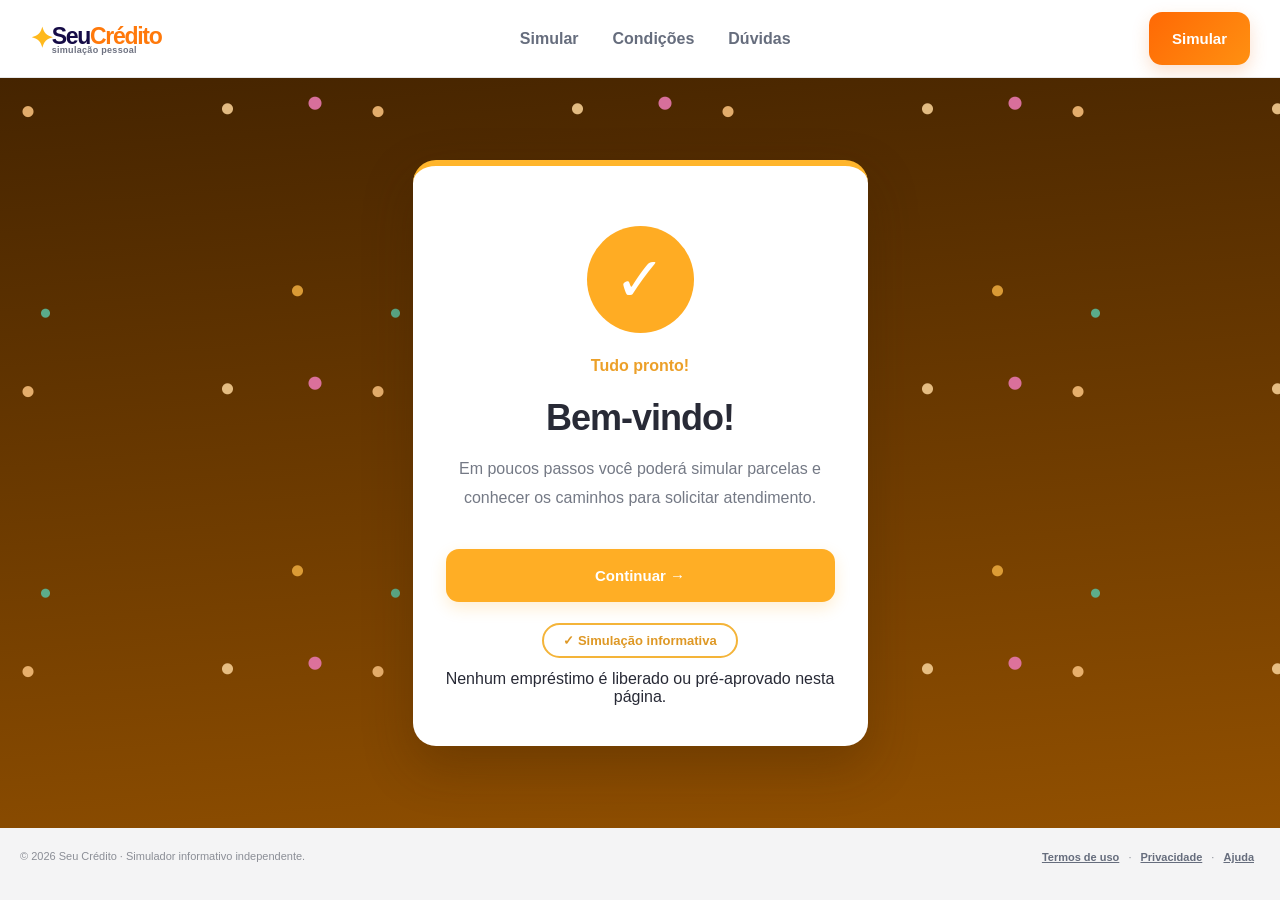
==== commit 1bd39376: "Serve redesigned credit flow with 13 steps and independent branding" ====
--- a/simulador-credito/index.html
+++ b/simulador-credito/index.html
@@ -1,193 +1,31 @@
 <!doctype html>
 <html lang="pt-BR">
 <head>
-  <meta charset="utf-8">
-  <meta name="viewport" content="width=device-width, initial-scale=1">
-  <meta name="theme-color" content="#132a58">
-  <meta name="description" content="Simule parcelas de empréstimo de forma simples. Cálculo ilustrativo e transparente, sem coleta de dados pessoais.">
-  <title>Seu Crédito | Simulação de empréstimo</title>
-  <link rel="stylesheet" href="./styles.css">
-  <script src="./app.js" defer></script>
+<meta charset="utf-8">
+<meta name="viewport" content="width=device-width,initial-scale=1">
+<meta name="theme-color" content="#ff790b">
+<meta name="description" content="Simulador informativo de empréstimos com atendimento opcional por WhatsApp.">
+<title>Seu Crédito | Simulação pessoal</title>
+<link rel="stylesheet" href="./flow.css">
+<script defer src="./flow-app.js"></script>
 </head>
 <body>
-  <div class="app-shell">
-    <header class="site-header">
-      <a class="brand" href="./" aria-label="Seu Crédito, página inicial">
-        <span class="brand-mark" aria-hidden="true"><svg viewBox="0 0 48 48" fill="none"><rect x="7" y="7" width="34" height="34" rx="12" fill="currentColor"/><path d="M16 25.5l6 6L33 17" stroke="#fff" stroke-width="4" stroke-linecap="round" stroke-linejoin="round"/></svg></span>
-        <span class="brand-text">seu<span>crédito</span><small>SIMULAÇÃO DIGITAL</small></span>
-      </a>
-      <div class="header-right"><span class="status"><span class="status-dot"></span> Atendimento digital</span><span class="secure">◈ Ambiente informativo</span></div>
-    </header>
-
-    <main class="main-wrap">
-      <section class="content-card" aria-label="Simulação de crédito">
-        <aside class="side-panel">
-          <div class="side-glow" aria-hidden="true"></div>
-          <span class="side-kicker">SEU PRÓXIMO PASSO</span>
-          <h2>Mais clareza para decidir.</h2>
-          <p>Entenda como o valor e o prazo influenciam uma parcela estimada, antes de conversar sobre crédito.</p>
-          <div class="visual-card" aria-hidden="true">
-            <div class="visual-card-top"><span>EXEMPLO DE SIMULAÇÃO</span><span class="visual-dot">●</span></div>
-            <div class="visual-big">R$ 5.000<span>,00</span></div>
-            <div class="visual-line"></div>
-            <div class="visual-flex"><span>Parcelas simuladas</span><strong>12 meses</strong></div>
-            <div class="visual-flex"><span>Condições</span><strong>Ilustrativas</strong></div>
-          </div>
-          <div class="side-foot"><span class="check-bubble">✓</span><span>Sem promessa de aprovação<br>Sem depósito antecipado</span></div>
-        </aside>
-
-        <div class="form-panel">
-          <div class="progress-wrap">
-            <div class="progress-top"><span id="progressLabel">Bem-vindo</span><span id="progressFraction">Início</span></div>
-            <div class="progress-track" role="progressbar" aria-label="Etapas concluídas" aria-valuemin="0" aria-valuemax="6" aria-valuenow="0" id="progressBar"><div id="progressFill"></div></div>
-          </div>
-
-          <div id="alert" class="alert" role="alert" hidden></div>
-
-          <section class="step is-active welcome-section" data-step="0" aria-labelledby="introTitle">
-            <div class="welcome-visual" aria-hidden="true">
-              <div class="welcome-visual-halo"></div>
-              <div class="welcome-visual-center">✓</div>
-              <span class="welcome-spark welcome-spark-one">✦</span>
-              <span class="welcome-spark welcome-spark-two">✦</span>
-            </div>
-            <div class="eyebrow welcome-eyebrow">SIMULAÇÃO DE CRÉDITO</div>
-            <h1 id="introTitle">Seja bem-vindo(a)!</h1>
-            <p class="lead welcome-description">Vamos ajudar você a entender uma simulação de empréstimo de forma simples e rápida.</p>
-            <div class="welcome-status"><span class="welcome-status-dot"></span><span>Atendimento digital • Experiência guiada</span></div>
-            <button type="button" class="btn btn-primary btn-main welcome-continue" id="startBtn">Continuar <span aria-hidden="true">→</span></button>
-            <div class="welcome-footnote">Simulação informativa, sem consulta de CPF, aprovação ou cobrança antecipada.</div>
-            <p class="micro welcome-legal">Ao continuar, consulte os <button type="button" class="link-button" data-legal="termos">Termos de Uso</button> e a <button type="button" class="link-button" data-legal="privacidade">Política de Privacidade</button>.</p>
-          </section>
-
-          <section class="step" data-step="1" aria-labelledby="purposeTitle" hidden>
-            <div class="eyebrow">PASSO 01 · OBJETIVO</div>
-            <h1 id="purposeTitle">Para que você precisa do crédito?</h1>
-            <p class="lead">Selecione a opção que mais se aproxima da sua necessidade.</p>
-            <div class="option-grid purpose-grid" id="purposeOptions" role="group" aria-label="Finalidade do empréstimo">
-              <button type="button" class="option" data-purpose="Organizar minhas contas"><span class="option-icon">▤</span><span>Organizar minhas contas</span><span class="option-arrow">↗</span></button>
-              <button type="button" class="option" data-purpose="Reformar a casa"><span class="option-icon">⌂</span><span>Reformar a casa</span><span class="option-arrow">↗</span></button>
-              <button type="button" class="option" data-purpose="Investir no negócio"><span class="option-icon">▥</span><span>Investir no negócio</span><span class="option-arrow">↗</span></button>
-              <button type="button" class="option" data-purpose="Imprevistos"><span class="option-icon">✳</span><span>Imprevistos</span><span class="option-arrow">↗</span></button>
-              <button type="button" class="option option-wide" data-purpose="Outros motivos"><span class="option-icon">✦</span><span>Outros motivos</span><span class="option-arrow">↗</span></button>
-            </div>
-            <div class="actions"><button type="button" class="btn btn-ghost" data-back>← Voltar</button><button type="button" class="btn btn-primary" id="purposeNext">Continuar →</button></div>
-          </section>
-
-          <section class="step" data-step="2" aria-labelledby="valuesTitle" hidden>
-            <div class="eyebrow">PASSO 02 · VALOR E PRAZO</div>
-            <h1 id="valuesTitle">Quanto você gostaria de simular?</h1>
-            <p class="lead">Ajuste o valor e a quantidade de parcelas. Você pode alterar quando quiser.</p>
-            <div class="field-group">
-              <label for="amountInput">Valor desejado</label>
-              <div class="money-input"><span>R$</span><input type="number" id="amountInput" inputmode="decimal" min="500" max="50000" step="100" value="5000" aria-describedby="amountHint"></div>
-              <input type="range" id="amountRange" min="500" max="50000" step="100" value="5000" aria-label="Valor desejado">
-              <div class="range-ends"><span>R$ 500</span><span>R$ 50.000</span></div>
-              <small id="amountHint">Valores entre R$ 500 e R$ 50.000.</small>
-            </div>
-            <div class="field-group"><label>Em quantas parcelas?</label>
-              <div class="month-grid" id="monthOptions" role="group" aria-label="Número de parcelas">
-                <button type="button" data-months="6">6x</button>
-                <button type="button" data-months="12" class="selected" aria-pressed="true">12x</button>
-                <button type="button" data-months="18">18x</button>
-                <button type="button" data-months="24">24x</button>
-                <button type="button" data-months="36">36x</button>
-                <button type="button" data-months="48">48x</button>
-              </div>
-            </div>
-            <div class="small-calculation"><span>Parcela ilustrativa de</span><strong id="miniPayment">—</strong><small>Exemplo a 2,49% ao mês, sem IOF ou tarifas.</small></div>
-            <div class="actions"><button type="button" class="btn btn-ghost" data-back>← Voltar</button><button type="button" class="btn btn-primary" id="valuesNext">Continuar →</button></div>
-          </section>
-
-          <section class="step" data-step="3" aria-labelledby="identityTitle" hidden>
-            <div class="eyebrow">PASSO 03 · IDENTIFICAÇÃO</div>
-            <h1 id="identityTitle">Vamos conhecer você?</h1>
-            <p class="lead">Preencha os dados abaixo para completar a experiência. Nesta versão, são validados somente no seu navegador; não há consulta de CPF, envio nem armazenamento.</p>
-            <div class="field-group"><label for="fullName">Nome completo</label>
-              <input class="text-field" id="fullName" type="text" name="applicant_name" autocomplete="off" placeholder="Digite seu nome e sobrenome" maxlength="100" aria-required="true">
-            </div>
-            <div class="field-grid">
-              <div class="field-group"><label for="cpfInput">CPF</label>
-                <input class="text-field" id="cpfInput" type="text" inputmode="numeric" autocomplete="off" placeholder="000.000.000-00" maxlength="14" aria-describedby="cpfHint" aria-required="true">
-                <small id="cpfHint" class="field-hint">Conferimos apenas os dígitos verificadores, sem consultar bases externas.</small>
-              </div>
-              <div class="field-group"><label for="birthDate">Data de nascimento</label>
-                <input class="text-field" id="birthDate" type="date" autocomplete="off" aria-required="true">
-              </div>
-            </div>
-            <div class="privacy-note"><span aria-hidden="true">🔒</span> Os dados desta etapa não são transmitidos, salvos ou incluídos na mensagem do WhatsApp.</div>
-            <div class="actions"><button type="button" class="btn btn-ghost" data-back>← Voltar</button><button type="button" class="btn btn-primary" id="identityNext">Continuar →</button></div>
-          </section>
-
-          <section class="step" data-step="4" aria-labelledby="contactTitle" hidden>
-            <div class="eyebrow">PASSO 04 · CONTATO</div>
-            <h1 id="contactTitle">Como podemos falar com você?</h1>
-            <p class="lead">Preencha o telefone e o e-mail para avançar na demonstração. Nenhuma mensagem será enviada automaticamente.</p>
-            <div class="field-group"><label for="phoneInput">Celular com DDD</label>
-              <input class="text-field" id="phoneInput" type="tel" inputmode="tel" autocomplete="off" placeholder="(00) 00000-0000" maxlength="15" aria-required="true">
-            </div>
-            <div class="field-group"><label for="emailInput">E-mail</label>
-              <input class="text-field" id="emailInput" type="email" autocomplete="off" placeholder="seuemail@exemplo.com" maxlength="150" aria-required="true">
-            </div>
-            <div class="field-group"><label for="zipInput">CEP <span class="optional-field">(opcional)</span></label>
-              <input class="text-field" id="zipInput" type="text" inputmode="numeric" autocomplete="off" placeholder="00000-000" maxlength="9">
-            </div>
-            <div class="privacy-note"><span aria-hidden="true">🔒</span> Nenhum dos dados pessoais digitados será enviado ao atendimento nesta versão.</div>
-            <div class="actions"><button type="button" class="btn btn-ghost" data-back>← Voltar</button><button type="button" class="btn btn-primary" id="contactNext">Continuar →</button></div>
-          </section>
-
-          <section class="step" data-step="5" aria-labelledby="profileTitle" hidden>
-            <div class="eyebrow">PASSO 05 · PERFIL FINANCEIRO</div>
-            <h1 id="profileTitle">Está quase pronto!</h1>
-            <p class="lead">Escolha uma faixa de renda e sua ocupação para finalizar a simulação ilustrativa.</p>
-            <div class="field-group"><label for="income">Qual sua faixa de renda mensal?</label>
-              <select id="income">
-                <option value="">Selecione uma faixa</option>
-                <option value="Até R$ 1.500">Até R$ 1.500</option>
-                <option value="R$ 1.501 a R$ 3.000">R$ 1.501 a R$ 3.000</option>
-                <option value="R$ 3.001 a R$ 5.000">R$ 3.001 a R$ 5.000</option>
-                <option value="Mais de R$ 5.000">Mais de R$ 5.000</option>
-                <option value="Prefiro não informar">Prefiro não informar</option>
-              </select>
-            </div>
-            <div class="field-group"><label for="occupation">Sua ocupação atual</label>
-              <select id="occupation">
-                <option value="">Selecione sua ocupação</option>
-                <option value="Trabalho com carteira assinada">Trabalho com carteira assinada</option>
-                <option value="Autônomo(a) / MEI">Autônomo(a) / MEI</option>
-                <option value="Aposentado(a) / pensionista">Aposentado(a) / pensionista</option>
-                <option value="Servidor(a) público(a)">Servidor(a) público(a)</option>
-                <option value="Outra situação">Outra situação</option>
-                <option value="Prefiro não informar">Prefiro não informar</option>
-              </select>
-            </div>
-            <label class="checkbox-line"><input type="checkbox" id="adultConfirm"><span>Confirmo que tenho 18 anos ou mais.</span></label>
-            <label class="checkbox-line"><input type="checkbox" id="termsConfirm"><span>Li e concordo com os <button type="button" class="link-button" data-legal="termos">Termos de Uso</button> e a <button type="button" class="link-button" data-legal="privacidade">Política de Privacidade</button> desta simulação.</span></label>
-            <div class="actions"><button type="button" class="btn btn-ghost" data-back>← Voltar</button><button type="button" class="btn btn-primary" id="profileNext">Ver simulação →</button></div>
-          </section>
-
-          <section class="step" data-step="6" aria-labelledby="resultTitle" hidden>
-            <div class="success-emblem" aria-hidden="true">✓</div>
-            <div class="eyebrow">SIMULAÇÃO CONCLUÍDA</div>
-            <h1 id="resultTitle">Confira sua estimativa</h1>
-            <p class="lead">Esses números são apenas ilustrativos. Não houve consulta de crédito nem aprovação.</p>
-            <div class="result-card"><span>Parcela mensal estimada</span><strong id="resultPayment">—</strong><div class="result-description" id="resultMonths">—</div></div>
-            <div class="result-list">
-              <div><span>Valor simulado</span><strong id="resultAmount">—</strong></div>
-              <div><span>Taxa usada no exemplo</span><strong>2,49% ao mês</strong></div>
-              <div><span>Total matemático estimado</span><strong id="resultTotal">—</strong></div>
-              <div><span>Finalidade</span><strong id="resultPurpose">—</strong></div>
-            </div>
-            <div class="warning-box"><strong>Importante:</strong> Isto não é uma oferta de crédito. Estimativa calculada sem IOF, tarifas e seguros. Taxas reais, custo efetivo total (CET), elegibilidade e condições dependem da instituição que eventualmente oferecer o crédito. Nunca pague depósito antecipado para liberar um empréstimo.</div>
-            <div class="result-buttons"><button type="button" class="btn btn-primary btn-main" id="contactBtn">Falar com atendimento ↗</button><button type="button" class="btn btn-outline" id="copyBtn">Copiar resumo</button><button type="button" class="btn btn-ghost" id="restartBtn">↻ Fazer outra simulação</button></div>
-          </section>
-        </div>
-      </section>
-      <div class="below-card"><div><span class="below-symbol">⌁</span> Seu tempo importa. Simule com calma.</div><div>Sem envio de dados pessoais · Sem aprovação automática · Sem obrigação de contratar</div></div>
-    </main>
-
-    <footer class="site-footer"><span>© <span id="year">2026</span> Seu Crédito · Site demonstrativo de simulação.</span><span><button type="button" class="footer-link" data-legal="termos">Termos de Uso</button><span class="footer-dot">·</span><button type="button" class="footer-link" data-legal="privacidade">Privacidade</button></span></footer>
-  </div>
-  <dialog id="infoDialog" class="dialog" aria-labelledby="dialogTitle"><div class="dialog-head"><h2 id="dialogTitle"></h2><button type="button" id="dialogClose" aria-label="Fechar janela">✕</button></div><div id="dialogContent" class="dialog-content"></div><div class="dialog-actions"><button type="button" class="btn btn-primary" id="dialogOk">Entendi</button></div></dialog>
+<header>
+ <div class="head-inner">
+  <a class="logo" href="./" aria-label="Seu Crédito, início"><span class="star">✦</span><span>Seu<span class="orange">Crédito</span><small>simulação pessoal</small></span></a>
+  <nav class="topnav" aria-label="Principal">
+   <button type="button" data-jump="1">Simular</button>
+   <button type="button" data-legal="terms">Condições</button>
+   <button type="button" data-legal="help">Dúvidas</button>
+  </nav>
+  <button type="button" class="btn orange-btn" data-jump="1">Simular</button>
+ </div>
+</header>
+<main id="app"><p style="text-align:center;padding:45px">Carregando simulador…</p></main>
+<footer class="footer">
+ <span>© <span id="year">2026</span> Seu Crédito · Simulador informativo independente.</span>
+ <span><button type="button" data-legal="terms">Termos de uso</button> · <button type="button" data-legal="privacy">Privacidade</button> · <button type="button" data-legal="help">Ajuda</button></span>
+</footer>
+<dialog class="dialog" id="legal" aria-labelledby="legalTitle"><h2 id="legalTitle">Informações</h2><p id="legalText"></p><button id="closeLegal" class="btn orange-btn" type="button">Entendi</button></dialog>
 </body>
-</html>
+</html>
--- a/simulador-credito/flow.css
+++ b/simulador-credito/flow.css
@@ -0,0 +1,15 @@
+
+:root{--orange:#ff790b;--amber:#ffb91d;--navy:#150b46;--ink:#282a36;--muted:#7b7f89;--line:#e3e4e8;--bg:#f4f4f5}
+*{box-sizing:border-box}body{margin:0;font-family:Inter,-apple-system,BlinkMacSystemFont,"Segoe UI",Arial,sans-serif;background:var(--bg);color:var(--ink)}button,input,select{font:inherit}button{cursor:pointer}button:focus-visible,input:focus-visible,select:focus-visible{outline:3px solid #9c8ae9;outline-offset:2px}
+header{background:#fff;border-bottom:1px solid #e7e8ea;height:78px;display:flex;align-items:center;justify-content:center}.head-inner{width:min(1220px,96%);display:flex;justify-content:space-between;align-items:center;gap:12px}.logo{font-size:23px;font-weight:900;letter-spacing:-1.3px;color:var(--navy);text-decoration:none;display:flex;align-items:center}.logo .star{color:var(--amber);font-size:28px}.logo span.orange{color:var(--orange)}.logo small{font-size:9px;letter-spacing:.3px;display:block;color:#6d7180;margin-top:-5px}.topnav{display:flex;gap:22px}.topnav button,.footer button{border:0;background:none;color:#666d7d;font-weight:650}.topnav button:hover,.footer button:hover{text-decoration:underline}
+main{min-height:calc(100vh - 150px)}.pane{display:none}.pane.show{display:block;animation:fade .18s ease}@keyframes fade{from{opacity:.45;transform:translateY(5px)}to{opacity:1;transform:translateY(0)}}
+.btn{border:0;border-radius:13px;padding:14px 23px;min-height:53px;font-weight:800;font-size:15px}.btn:hover{filter:brightness(.97)}.orange-btn{color:#fff;background:linear-gradient(130deg,#ff6905,#ff9011);box-shadow:0 7px 17px #ef741f38}.yellow-btn{background:#ffae25;color:#fff;box-shadow:0 6px 16px #ffac2033}.white-btn{background:#fff;border:2px solid #e3e4e8;color:#555b68}.green-btn{background:#16a65b;color:white}.red-btn{background:#f0444d;color:white}.full{width:100%}
+.welcome{min-height:calc(100vh - 150px);background:linear-gradient(175deg,#452400,#925000);display:grid;place-items:center;padding:35px 15px;position:relative;overflow:hidden}.welcome:before{content:"";position:absolute;inset:0;background:radial-gradient(circle at 8% 12%,#f3bb77 0 5px,transparent 6px),radial-gradient(circle at 90% 9%,#e777ac 0 6px,transparent 7px),radial-gradient(circle at 13% 84%,#5ab999 0 4px,transparent 5px),radial-gradient(circle at 85% 76%,#e7a63b 0 5px,transparent 6px),radial-gradient(circle at 65% 11%,#f3cb90 0 5px,transparent 6px);background-size:350px 280px;animation:drift 15s linear infinite;opacity:.9}@keyframes drift{to{background-position:20px 180px}}.welcome-card{z-index:1;width:min(455px,100%);background:#fff;border-radius:23px;border-top:6px solid #ffb52b;text-align:center;padding:60px 33px 40px;box-shadow:0 20px 50px #371c0547}.welcome-symbol{margin:0 auto 24px;width:107px;height:107px;display:grid;place-items:center;background:#ffac23;border-radius:50%;color:#fff;font-size:62px}.welcome-card .eyebrow{color:#eca029;font-weight:800}.welcome-card h1{font-size:36px;margin:22px 0 12px;letter-spacing:-1px}.welcome-card p{color:#747985;line-height:1.8}.welcome-card .btn{margin:20px 0 9px}.welcome-pill{display:inline-block;border:2px solid #f4b439;color:#de9825;border-radius:60px;padding:8px 19px;margin:12px auto;font-size:13px;font-weight:750}
+.hero{padding:45px max(20px,calc((100% - 1250px)/2));background:linear-gradient(100deg,#fff,#fff9ea)}.hero-grid{display:grid;grid-template-columns:1fr 1fr;gap:48px;align-items:center}.hero h1{font-size:clamp(34px,4vw,60px);line-height:1.15;letter-spacing:-1.8px}.hero h1 em{display:block;color:var(--orange);font-style:normal}.hero p{color:#5f6372;line-height:1.8}.tag{display:inline-flex;background:#fff7ea;padding:9px 15px;border-radius:50px;font-weight:750;font-size:13px}.hero-art{background:linear-gradient(130deg,#ff5d03,#ffb800);border-radius:22px 22px 0 0;min-height:210px;display:flex;justify-content:space-between;align-items:center;padding:35px;color:#fff}.hero-art b{font-size:37px;line-height:1.1;max-width:250px}.hero-art span{font-size:100px}.calc{background:#fff;padding:28px;border-radius:0 0 22px 22px;box-shadow:0 14px 40px #22133915}.calc-top{display:flex;justify-content:space-between;gap:9px;align-items:center}.calc-top b{font-size:27px;color:var(--orange)}.calc h2{font-size:20px;margin-bottom:2px}.calc p{font-size:13px;margin:0}.range{width:100%;accent-color:var(--amber);margin:24px 0 4px}.ends{display:flex;justify-content:space-between;font-size:12px;color:#a2a5ae}.two{display:flex;align-items:center;justify-content:space-between;gap:10px;margin:22px 0}.two select{padding:8px;border-radius:8px;border:1px solid #ddd}.stats{display:flex;background:#fffbf5;border-radius:12px;padding:15px;gap:12px}.stats div{flex:1;text-align:center;font-size:11px;color:#92949b}.stats strong{display:block;color:var(--navy);font-size:13px}
+.center{display:grid;place-items:start center;padding:34px 16px 45px}.card{width:min(455px,100%);background:#fff;border-radius:19px;border:1px solid #e5e5e8;box-shadow:0 8px 20px #17172e0c;overflow:hidden}.card-body{padding:31px 28px}.steps{display:flex;justify-content:space-around;gap:3px;padding:35px 23px;border-bottom:1px solid #ececef}.step{text-align:center;color:#9699a1;font-size:11px;font-weight:700}.step i{display:grid;place-items:center;width:40px;height:40px;border:2px solid #e5e6e9;border-radius:50%;font-size:16px;font-style:normal;margin:0 auto 7px}.step.on i{background:var(--amber);border-color:var(--amber);color:var(--navy);box-shadow:0 0 0 5px #fff1c8}.step.done i{background:var(--navy);border-color:var(--navy);color:white}.step.on,.step.done{color:var(--navy)}
+.progress{height:5px;border-radius:100px;background:#f0f0f2;margin:0 0 28px;overflow:hidden}.progress span{height:100%;display:block;background:var(--orange);border-radius:100px}.card h1{font-size:25px;letter-spacing:-.7px;line-height:1.25;margin:10px 0}.card h2{font-size:22px;letter-spacing:-.5px}.sub{color:#7b7f8c;font-size:14px;line-height:1.65;margin:9px 0 25px}.label{display:block;margin:20px 0 9px;font-size:12px;font-weight:800;color:#4b5160}.field{height:56px;width:100%;padding:0 17px;border:2px solid #e4e5e9;border-radius:12px;background:#fff;color:#252631}.field::placeholder{color:#a1a4af}.actions{display:flex;gap:12px;margin-top:24px}.actions .orange-btn{flex:1}.note{padding:13px;background:#f6f7f8;color:#757988;font-size:12px;border-radius:12px;margin-top:16px;line-height:1.6}.centertext{text-align:center}.number{color:#7e8390;font-size:12px;text-align:center;font-weight:750}.success{width:102px;height:102px;background:linear-gradient(130deg,#ff931b,var(--navy));border-radius:50%;margin:26px auto;display:grid;place-items:center;color:#fff;font-size:50px;box-shadow:0 10px 30px #27134b35}
+.options{display:grid;gap:12px}.option{width:100%;min-height:66px;display:flex;align-items:center;gap:12px;border:2px solid #e4e5e9;background:#fff;color:#323643;border-radius:14px;padding:13px 19px;text-align:left;font-weight:650}.option span{margin-left:auto;color:#c1c5cc}.option.active{border-color:#fdbd27;background:#fffdf6}.option.active span{color:#ffac18}.grid-options{display:grid;grid-template-columns:1fr 1fr;gap:12px}.grid-options .option{min-height:105px;display:flex;flex-direction:column;justify-content:center;text-align:center;align-items:center;padding:10px}.grid-options .option b{font-size:22px;color:var(--navy)}.grid-options .option span{margin:0}.profile-banner{text-align:center;background:var(--navy);color:white;border-radius:18px;padding:29px 15px;margin-bottom:18px}.profile-banner h1{color:white}.profile-banner .avatar{height:75px;width:75px;background:#ffb525;border-radius:50%;display:grid;place-items:center;margin:0 auto;font-size:39px}.mini-stats{display:grid;grid-template-columns:1fr 1fr;gap:10px}.mini-stats div{padding:15px 8px;background:#f7f7f8;border-radius:12px;text-align:center;font-size:12px}.estimate{text-align:center;background:#fff9ec;border-radius:12px;padding:12px;margin:13px 0}.estimate b{display:block;color:var(--orange);font-size:25px}
+.chat{width:min(480px,100%);height:650px;max-height:80vh;border-radius:20px;display:flex;flex-direction:column;overflow:hidden;box-shadow:0 15px 30px #0001;background:#f3f0e7}.chat-head{padding:18px;background:#006f5d;color:#fff;display:flex;align-items:center;gap:11px}.chat-head b{display:block}.chat-head small{font-size:11px;color:#ccece5}.chat-avatar{width:39px;height:39px;border-radius:50%;background:#ffb71c;color:var(--navy);display:grid;place-items:center;font-size:24px}.chat-feed{flex:1;overflow:auto;padding:20px;background:radial-gradient(#c9c3b644 1px,transparent 1px);background-size:23px 23px}.bubble{background:white;border-radius:12px;padding:13px;margin-bottom:12px;max-width:90%;box-shadow:0 3px 10px #0001;font-size:14px}.chat-option{display:block;width:88%;margin:8px 0 8px auto;padding:13px;border:1px solid #c8e8dd;border-radius:10px;background:#fff;text-align:left;color:#14775e;font-weight:700}.chat-bottom{background:#fff;padding:14px}.chat-bottom p{font-size:11px;color:#888;margin:0 0 9px}.whatsapp{background:#079675;color:#fff}
+.footer{display:flex;justify-content:space-between;flex-wrap:wrap;gap:12px;padding:22px max(20px,calc((100% - 1250px)/2));font-size:11px;color:#8b8e96}.footer button{font-size:11px;text-decoration:underline}.alert{color:#b62235;font-size:12px;margin:9px 0;min-height:13px}.dialog{width:min(520px,95%);border:0;border-radius:17px;box-shadow:0 20px 70px #0007;padding:25px;max-height:85vh}.dialog::backdrop{background:#0b0b2b88}.dialog p{font-size:13px;color:#606778;line-height:1.65}
+@media(max-width:850px){.hero-grid{grid-template-columns:1fr;gap:20px}.hero{padding:26px 19px}.topnav{display:none}}@media(max-width:480px){.card-body{padding:23px 19px}.welcome-card{padding:46px 24px}.hero h1{font-size:36px}.stats strong{font-size:11px}.steps{padding:26px 15px}.topbar{height:68px}.center{padding:18px 11px 35px}.footer{justify-content:center;text-align:center}}
+@media(prefers-reduced-motion:reduce){*,*:before,*:after{animation:none!important;transition:none!important}}
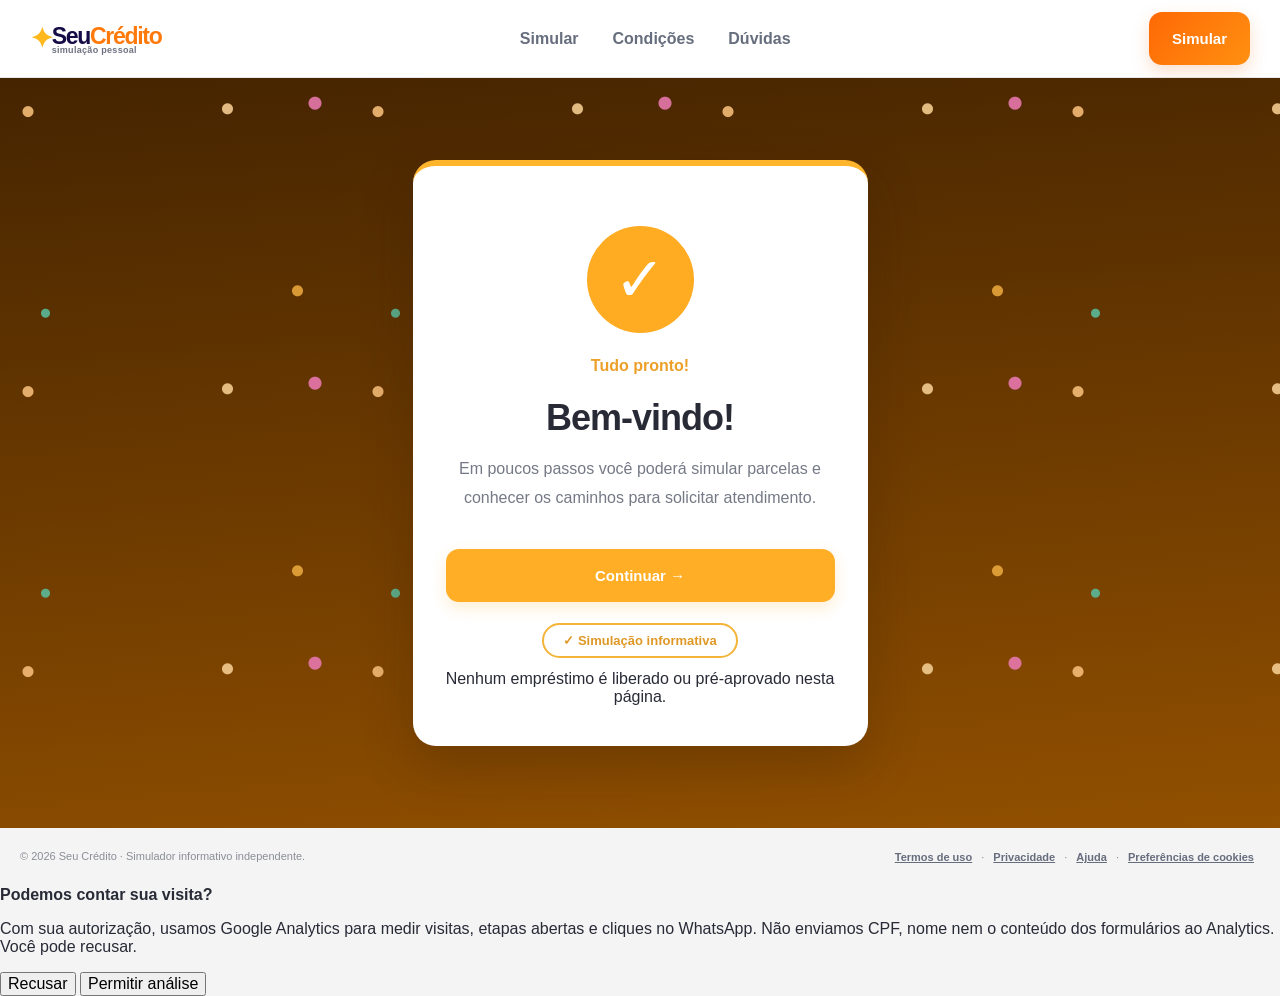
==== commit 2afc0077: "Load Analytics after consent and add visitor privacy controls" ====
--- a/simulador-credito/index.html
+++ b/simulador-credito/index.html
@@ -8,6 +8,7 @@
 <title>Seu Crédito | Simulação pessoal</title>
 <link rel="stylesheet" href="./flow.css">
 <script defer src="./flow-app.js"></script>
+<script defer src="./analytics.js"></script>
 </head>
 <body>
 <header>
@@ -24,8 +25,19 @@
 <main id="app"><p style="text-align:center;padding:45px">Carregando simulador…</p></main>
 <footer class="footer">
  <span>© <span id="year">2026</span> Seu Crédito · Simulador informativo independente.</span>
- <span><button type="button" data-legal="terms">Termos de uso</button> · <button type="button" data-legal="privacy">Privacidade</button> · <button type="button" data-legal="help">Ajuda</button></span>
+ <span><button type="button" data-legal="terms">Termos de uso</button> · <button type="button" data-legal="privacy">Privacidade</button> · <button type="button" data-legal="help">Ajuda</button> · <button type="button" id="analyticsSettings">Preferências de cookies</button></span>
 </footer>
+
+<section class="analytics-consent" id="analyticsBanner" aria-label="Preferências de análise de visitas" hidden>
+  <div class="analytics-consent-text">
+    <strong>Podemos contar sua visita?</strong>
+    <p>Com sua autorização, usamos Google Analytics para medir visitas, etapas abertas e cliques no WhatsApp. Não enviamos CPF, nome nem o conteúdo dos formulários ao Analytics. Você pode recusar.</p>
+  </div>
+  <div class="analytics-consent-actions">
+    <button type="button" id="analyticsDecline">Recusar</button>
+    <button type="button" id="analyticsAccept">Permitir análise</button>
+  </div>
+</section>
 <dialog class="dialog" id="legal" aria-labelledby="legalTitle"><h2 id="legalTitle">Informações</h2><p id="legalText"></p><button id="closeLegal" class="btn orange-btn" type="button">Entendi</button></dialog>
 </body>
 </html>
--- a/simulador-credito/flow.css
+++ b/simulador-credito/flow.css
@@ -13,3 +13,86 @@
 .footer{display:flex;justify-content:space-between;flex-wrap:wrap;gap:12px;padding:22px max(20px,calc((100% - 1250px)/2));font-size:11px;color:#8b8e96}.footer button{font-size:11px;text-decoration:underline}.alert{color:#b62235;font-size:12px;margin:9px 0;min-height:13px}.dialog{width:min(520px,95%);border:0;border-radius:17px;box-shadow:0 20px 70px #0007;padding:25px;max-height:85vh}.dialog::backdrop{background:#0b0b2b88}.dialog p{font-size:13px;color:#606778;line-height:1.65}
 @media(max-width:850px){.hero-grid{grid-template-columns:1fr;gap:20px}.hero{padding:26px 19px}.topnav{display:none}}@media(max-width:480px){.card-body{padding:23px 19px}.welcome-card{padding:46px 24px}.hero h1{font-size:36px}.stats strong{font-size:11px}.steps{padding:26px 15px}.topbar{height:68px}.center{padding:18px 11px 35px}.footer{justify-content:center;text-align:center}}
 @media(prefers-reduced-motion:reduce){*,*:before,*:after{animation:none!important;transition:none!important}}
+
+/* Telas adicionais de conversa, comparativo e orientações de crédito */
+.chat-answer{margin-left:auto;background:#d4ffd4;max-width:73%;text-align:left}
+.chat-answer small{display:block;color:#358d5a;font-size:10px;font-weight:750;margin-bottom:5px}
+.chat-previous{border:0;background:transparent;color:#267c65;font-size:12px;font-weight:700;display:block;margin:18px auto 8px;padding:6px}
+.chat-simulator{background:#fff;border:1px solid #e8e6e2;border-radius:18px;padding:20px;margin:14px 0;box-shadow:0 7px 18px #14142712;text-align:center}
+.chat-simulator>small{display:block;color:#9295a0;font-size:11px;font-weight:750;letter-spacing:1px}
+.chat-simulator>strong{font-size:36px;letter-spacing:-1px;color:#190d4b;display:block;margin:5px 0 14px}
+.chat-simulator input[type=range]{width:100%;accent-color:#ffbb16;margin-bottom:8px}
+.chat-installments{background:#f7f6fc;border-radius:11px;padding:13px 9px;margin:18px 0;font-size:12px;color:#7e8291}
+.chat-installments b{color:#170e44}
+.payment-list{border:1px solid #e8e8eb;border-radius:15px;overflow:hidden;margin-top:15px}
+.payment-option{display:flex;align-items:center;text-align:left;width:100%;gap:13px;background:#fff;border:0;border-bottom:1px solid #e9e9ec;padding:13px 15px;min-height:58px;color:#180f40}
+.payment-option:last-child{border-bottom:0}
+.payment-option.active{background:#fff5d7}
+.payment-option>span:nth-child(2){flex:1}
+.payment-option b{display:block;font-size:15px}
+.payment-option small{font-size:10px;color:#9194a0;display:block;line-height:1.4}
+.payment-option strong{font-size:13px;white-space:nowrap}
+.payment-radio{font-size:18px;color:#ffb514}
+.simulation-stamp{padding:9px;background:#fff5d9;border:1px solid #ffe29b;border-radius:11px;font-size:11px;font-weight:800;color:#8c6505;text-align:center;letter-spacing:.7px}
+.summary-data{display:grid;gap:0;margin:14px 0}
+.summary-data>div{padding:13px 2px;border-bottom:1px solid #e9eaf0;display:flex;align-items:center;justify-content:space-between;gap:12px;font-size:12px}
+.summary-data span{color:#80838f}
+.summary-data b{text-align:right;color:#16103d}
+.choices-info{margin:14px 0}
+.choices-info>div{border-bottom:1px solid #ececf0;padding:16px 4px;display:grid;grid-template-columns:34px 1fr;gap:0 10px;color:#190f49;font-size:24px}
+.choices-info b{font-size:14px;color:#212331}
+.choices-info small{font-size:12px;color:#787e8b;grid-column:2;margin-top:5px}
+.consent-line{display:flex;gap:10px;margin:20px 0;font-size:12px;color:#59616f;line-height:1.6}
+.consent-line input{accent-color:#ff790b;width:19px;height:19px;flex:none;margin:0}
+.conditions-box{border:1px solid #e8e9ed;border-radius:12px;padding:17px;background:#f9f9fb;font-size:13px;line-height:1.65;color:#515765;margin:16px 0}
+.conditions-box b{color:#17113e}
+.conditions-box p{margin-bottom:0}
+@media(max-width:460px){.chat-simulator{padding:16px}.chat-simulator>strong{font-size:30px}.payment-option{padding:12px 10px}.payment-option strong{font-size:12px}}
+
+/* Comparação de cenários e resumo transparente, com layout inspirado nos cartões de referência. */
+.quotes-center,.confirmation-center{padding-top:36px;padding-bottom:52px}
+.quote-shell,.confirmation-shell{width:min(580px,100%)}
+.quote-intro{background:#fff;border-radius:20px;padding:29px 26px 23px;margin-bottom:18px;box-shadow:0 8px 23px #150b4610;border:1px solid #e7e7ea}
+.quote-label,.confirmation-kicker{font-size:11px;font-weight:800;letter-spacing:1.5px;color:#e27016}
+.quote-intro h1{font-size:25px;margin:9px 0;color:#180f42}
+.quote-intro p{font-size:14px;line-height:1.6;color:#737886;margin:0}
+.quote-panel{background:#fff;border-radius:20px;box-shadow:0 8px 26px #150b4610;border:1px solid #e7e7ea;padding:24px}
+.quote-heading h2{margin:0 0 5px;font-size:23px;color:#1a1248}
+.quote-heading p{margin:0 0 19px;color:#7a7f8e;font-size:13px;line-height:1.55}
+.quote-options{display:grid;gap:12px;margin:17px 0 21px}
+.scenario-card{display:flex;align-items:center;gap:12px;width:100%;padding:18px 16px;border:2px solid #e4e5e8;border-radius:15px;text-align:left;background:#fff;min-height:104px;color:#16152a}
+.scenario-card.chosen{border-color:#ff780e;background:#fffbf3}
+.scenario-select{font-size:24px;color:#e0e1e4;flex:none}
+.scenario-card.chosen .scenario-select{color:#f87508}
+.scenario-copy{flex:1;min-width:0;display:flex;flex-direction:column;gap:1px}
+.scenario-copy>small,.scenario-rate>small{font-size:10px;color:#858997;font-weight:750;letter-spacing:.7px}
+.scenario-copy>strong{font-size:22px;font-weight:850;line-height:1.3;color:#17142c}
+.scenario-copy>span{font-size:11px;color:#858a96;line-height:1.55}
+.scenario-rate{text-align:right;display:flex;flex-direction:column;gap:3px}
+.scenario-rate b{font-size:16px;color:#179b53;white-space:nowrap}
+.quote-totals{border-top:1px solid #ececef;margin:0 0 15px;padding-top:8px}
+.quote-totals>div{display:flex;justify-content:space-between;align-items:center;gap:12px;padding:8px 0;font-size:13px;color:#6f7584}
+.quote-totals strong{font-weight:800;color:#191729;text-align:right}
+.quote-totals .safe-amount{color:#169e59}
+.quote-warning{background:#f5fbf6;border:1px solid #d1e9d6;color:#35724c;line-height:1.62;font-size:12px;border-radius:13px;padding:14px 16px;margin:17px 0 20px}
+.quote-back{margin-top:10px}
+.confirmation-shell{border:1px solid #e5e6ea;background:white;border-radius:21px;overflow:hidden;box-shadow:0 12px 30px #150b4610}
+.confirmation-banner{padding:35px 27px;background:#170c46;color:white}
+.confirmation-banner h1{font-size:27px;line-height:1.22;margin:10px 0}
+.confirmation-banner p{font-size:13px;line-height:1.7;color:#c8c3df;max-width:400px}
+.confirmation-kicker{color:#ffc23e}
+.confirmation-body{padding:27px}
+.confirmation-summary{background:#fff7e8;border:1px solid #f2ddbc;border-radius:14px;padding:19px;display:grid;gap:3px}
+.confirmation-summary>span{font-size:11px;color:#83818b}
+.confirmation-summary strong{font-size:31px;color:#180b45}
+.confirmation-summary small{color:#6f7281}
+.confirmation-lines{margin:20px 0 10px}
+.confirmation-lines>div{display:flex;justify-content:space-between;gap:15px;border-bottom:1px solid #e9e9ed;padding:12px 0;font-size:13px}
+.confirmation-lines>div span{color:#777c88}
+.confirmation-lines>div strong{color:#1a1742;text-align:right}
+.help-panel{border-top:1px solid #e9e9ec;margin-top:27px;padding-top:15px}
+.help-panel h2{font-size:19px;color:#1e1444;margin:6px 0}
+.help-panel>div{padding:11px 0;border-bottom:1px solid #efeff1}
+.help-panel b{font-size:13px;color:#282a3a}
+.help-panel p{font-size:12px;color:#737989;margin:4px 0 0;line-height:1.65}
+@media(max-width:510px){.quotes-center,.confirmation-center{padding-top:20px}.quote-panel,.confirmation-body{padding:18px}.quote-intro{padding:24px 18px}.scenario-card{padding:14px 10px;gap:8px}.scenario-copy>strong{font-size:18px}.scenario-rate b{font-size:13px}.scenario-copy>span{font-size:10px}.confirmation-banner{padding:27px 21px}}
